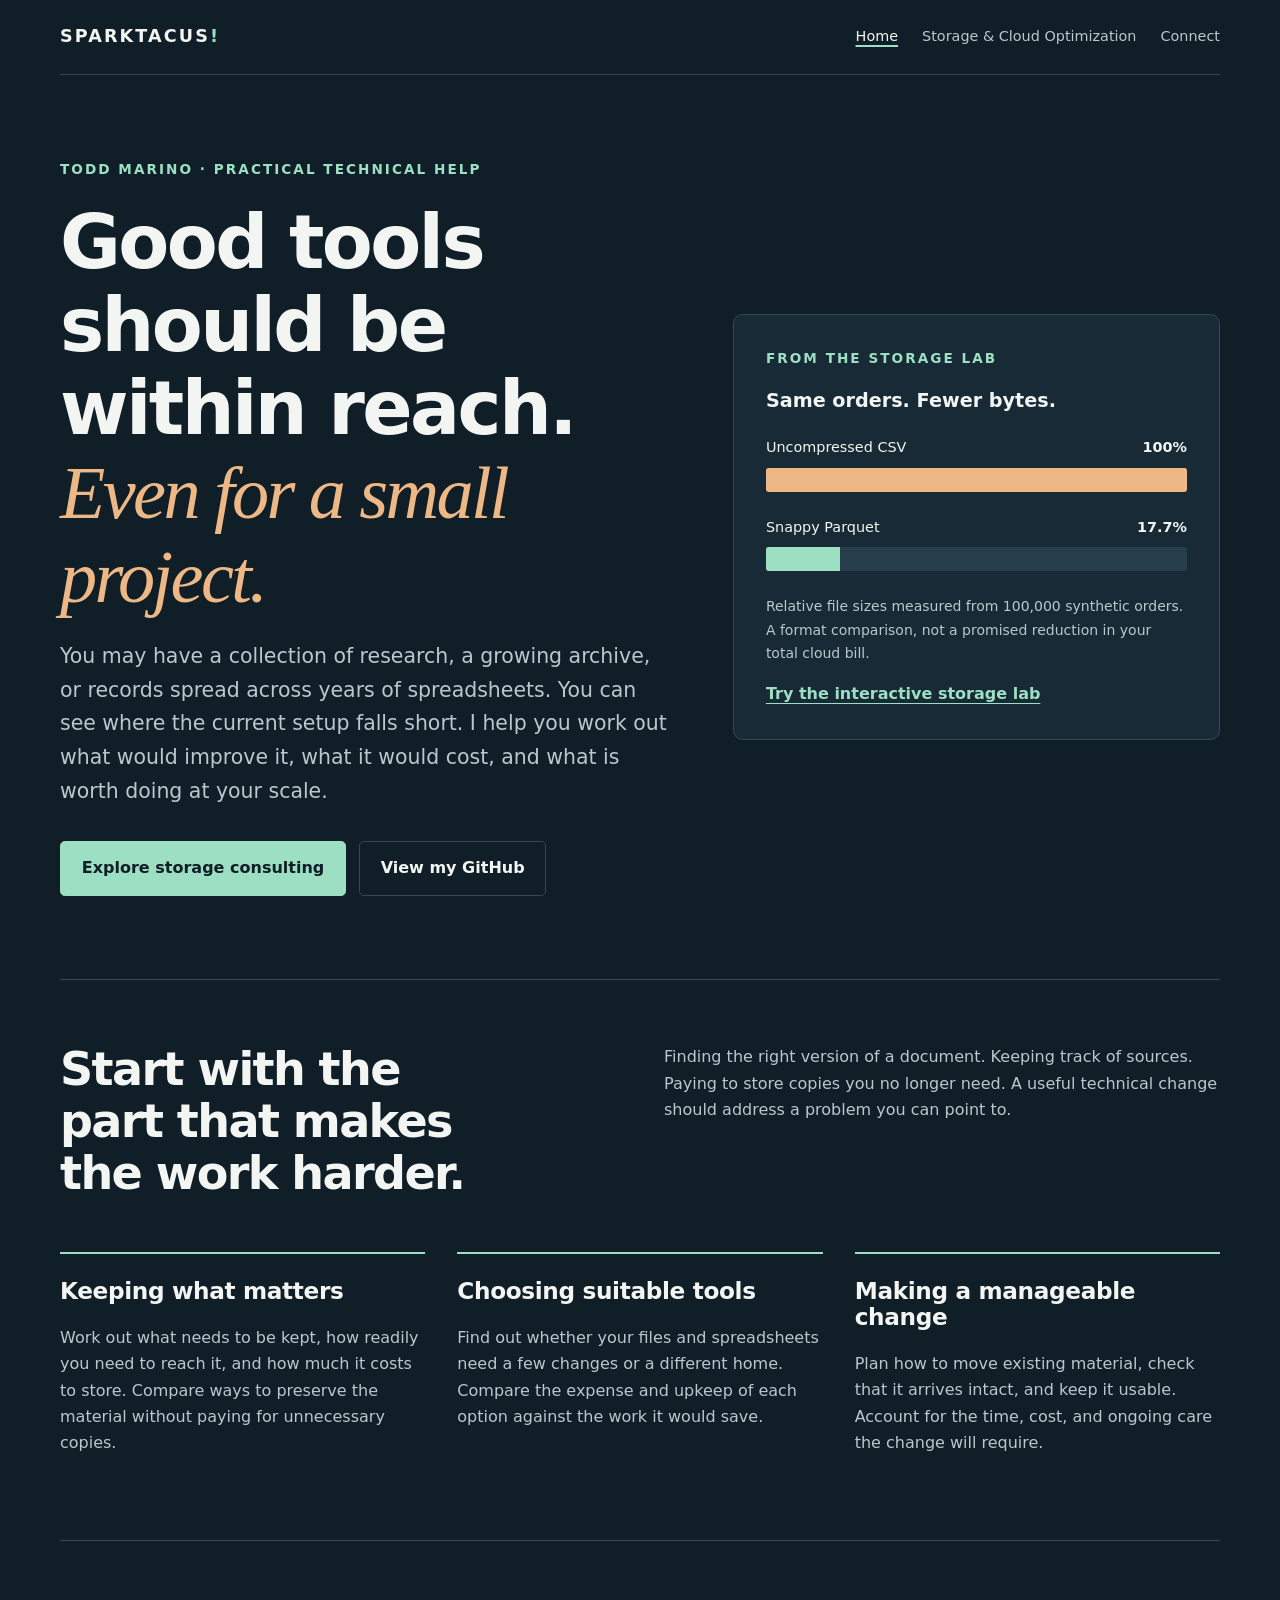
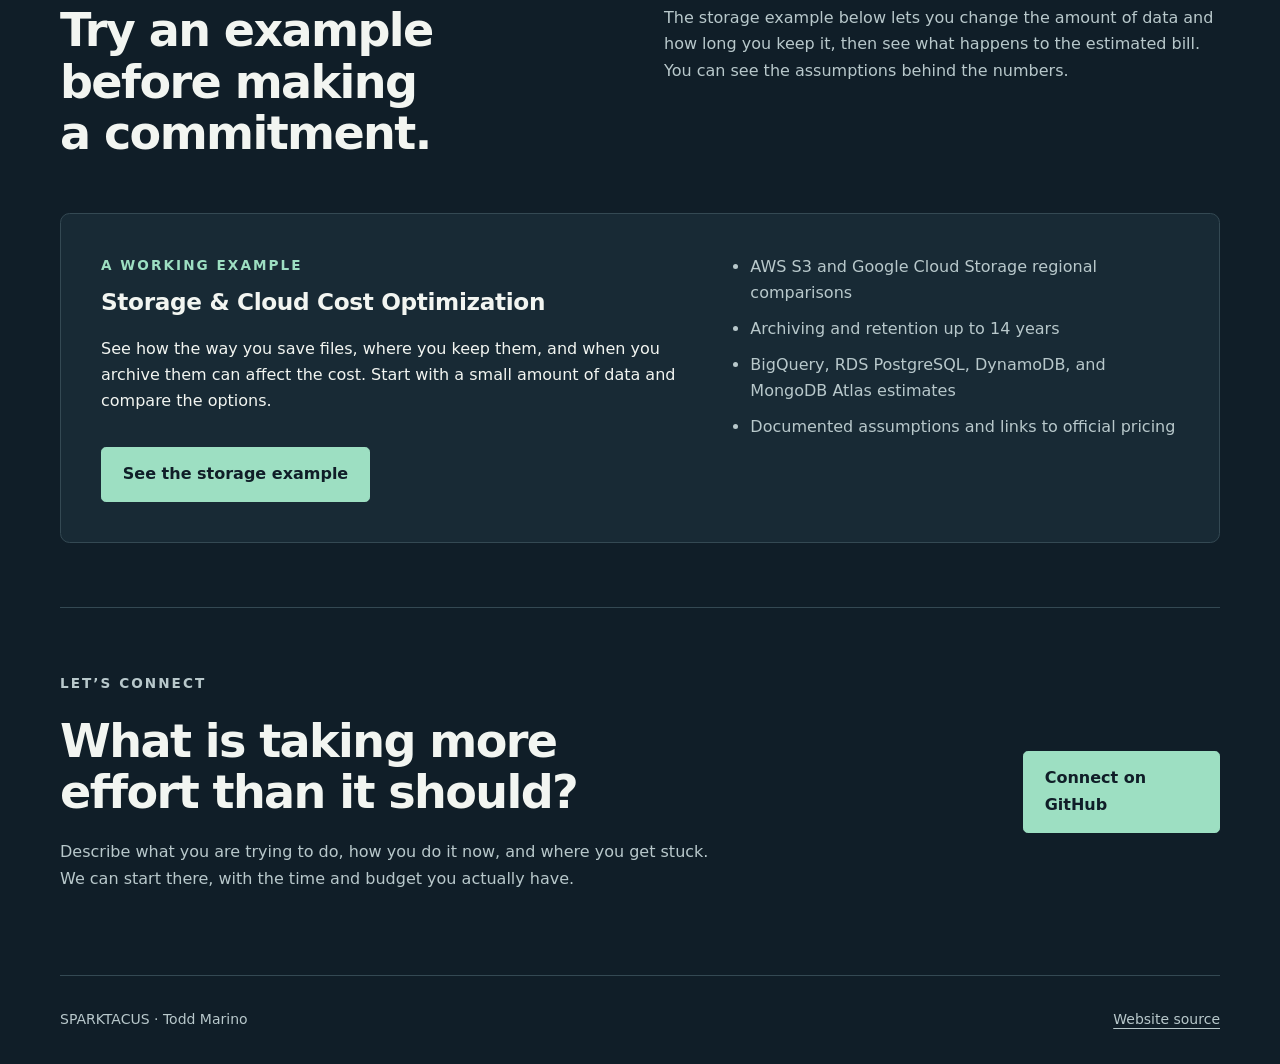
==== index.html @ a9e6491d "Ground homepage copy in the needs of small projects" ====
<!doctype html>
<html lang="en">
<head>
<meta charset="utf-8"><meta name="viewport" content="width=device-width, initial-scale=1">
<title>SPARKTACUS | Data & Cloud Consulting · Todd Marino</title>
<meta name="description" content="Practical technical help from Todd Marino for small projects, research collections, and growing archives. Explore tools, storage costs, and manageable improvements.">
<link rel="canonical" href="https://www.sparktacus.io/"><link rel="stylesheet" href="/assets/site.css">
<meta name="theme-color" content="#101e28">
</head>
<body>
<a class="skip" href="#main">Skip to content</a>
<div class="wrap">
<header class="header"><a class="brand" href="/">SPARKTACUS<span>!</span></a><nav aria-label="Main navigation"><a href="/" aria-current="page">Home</a><a href="/storage-consulting/">Storage & Cloud Optimization</a><a href="/#contact">Connect</a></nav></header>
<main id="main">
<section class="hero">
<div><p class="eyebrow">Todd Marino · Practical technical help</p><h1>Good tools should be within reach.<br><em>Even for a small project.</em></h1><p class="lead">You may have a collection of research, a growing archive, or records spread across years of spreadsheets. You can see where the current setup falls short. I help you work out what would improve it, what it would cost, and what is worth doing at your scale.</p><div class="actions"><a class="button" href="/storage-consulting/">Explore storage consulting</a><a class="button secondary" href="https://github.com/marinertt">View my GitHub</a></div></div>
<aside class="data-visual" aria-labelledby="sample-title"><p class="eyebrow">From the storage lab</p><h2 id="sample-title">Same orders. Fewer bytes.</h2><div class="bar-label"><span>Uncompressed CSV</span><strong>100%</strong></div><div class="bar-track"><div class="bar" style="width:100%"></div></div><div class="bar-label"><span>Snappy Parquet</span><strong>17.7%</strong></div><div class="bar-track"><div class="bar compact"></div></div><p class="caption">Relative file sizes measured from 100,000 synthetic orders. A format comparison, not a promised reduction in your total cloud bill.</p><p style="margin:1rem 0 0"><a class="text-link" href="/storage-consulting/calculator/">Try the interactive storage lab</a></p></aside>
</section>
<section class="section" aria-labelledby="services-title"><div class="section-heading"><h2 id="services-title">Start with the part that makes the work harder.</h2><p>Finding the right version of a document. Keeping track of sources. Paying to store copies you no longer need. A useful technical change should address a problem you can point to.</p></div><div class="services"><article class="service"><h3>Keeping what matters</h3><p>Work out what needs to be kept, how readily you need to reach it, and how much it costs to store. Compare ways to preserve the material without paying for unnecessary copies.</p></article><article class="service"><h3>Choosing suitable tools</h3><p>Find out whether your files and spreadsheets need a few changes or a different home. Compare the expense and upkeep of each option against the work it would save.</p></article><article class="service"><h3>Making a manageable change</h3><p>Plan how to move existing material, check that it arrives intact, and keep it usable. Account for the time, cost, and ongoing care the change will require.</p></article></div></section>
<section class="section" aria-labelledby="showcase-title"><div class="section-heading"><h2 id="showcase-title">Try an example before making a commitment.</h2><p>The storage example below lets you change the amount of data and how long you keep it, then see what happens to the estimated bill. You can see the assumptions behind the numbers.</p></div><article class="feature"><div><p class="eyebrow">A working example</p><h3>Storage & Cloud Cost Optimization</h3><p>See how the way you save files, where you keep them, and when you archive them can affect the cost. Start with a small amount of data and compare the options.</p><div class="actions"><a class="button" href="/storage-consulting/">See the storage example</a></div></div><ul><li>AWS S3 and Google Cloud Storage regional comparisons</li><li>Archiving and retention up to 14 years</li><li>BigQuery, RDS PostgreSQL, DynamoDB, and MongoDB Atlas estimates</li><li>Documented assumptions and links to official pricing</li></ul></article></section>
<section class="section contact" id="contact"><div><p class="eyebrow">Let’s connect</p><h2>What is taking more effort than it should?</h2><p>Describe what you are trying to do, how you do it now, and where you get stuck. We can start there, with the time and budget you actually have.</p></div><a class="button" href="https://github.com/marinertt">Connect on GitHub</a></section>
</main><footer class="footer"><span>SPARKTACUS · Todd Marino</span><a href="https://github.com/marinertt/marinertt.github.io">Website source</a></footer>
</div>
</body></html>
---- assets/site.css ----
:root{--bg:#101e28;--surface:#182a35;--ink:#f2f5f1;--muted:#b8c8cb;--accent:#9ddfc2;--warm:#edb886;--line:#344953;color-scheme:dark}
*{box-sizing:border-box}html{scroll-behavior:smooth;scroll-padding-top:2rem}body{margin:0;background:var(--bg);color:var(--ink);font:1rem/1.65 system-ui,-apple-system,BlinkMacSystemFont,"Segoe UI",sans-serif}a{color:inherit;text-underline-offset:.25em}a:hover{color:var(--accent)}a:focus-visible{outline:3px solid var(--warm);outline-offset:5px}.skip{position:absolute;inset-inline-start:1rem;top:-5rem;z-index:5;background:var(--ink);color:var(--bg);padding:.7rem}.skip:focus{top:1rem}.wrap{width:min(1160px,calc(100% - 3rem));margin-inline:auto}.header{display:flex;align-items:center;justify-content:space-between;gap:2rem;padding:1.4rem 0;border-bottom:1px solid var(--line)}.brand{text-decoration:none;font-weight:850;letter-spacing:.12em;font-size:1.1rem}.brand span{color:var(--accent)}nav{display:flex;flex-wrap:wrap;gap:.7rem 1.5rem;font-size:.9rem}nav a{text-decoration:none;color:var(--muted)}nav a[aria-current=page]{color:var(--ink);text-decoration:underline;text-decoration-color:var(--accent);text-decoration-thickness:2px}.eyebrow{font-size:.85rem;text-transform:uppercase;letter-spacing:.15em;color:var(--accent);font-weight:700;margin:0 0 1.3rem}h1,h2,h3{line-height:1.12;font-weight:550;letter-spacing:-.035em;margin:0 0 1.3rem}h1{font-size:clamp(2.6rem,5.8vw,4.7rem);text-wrap:balance}h2{font-size:clamp(2rem,3.6vw,3.2rem);text-wrap:balance}h3{font-size:1.45rem;letter-spacing:-.015em}p{margin:0 0 1.2rem}.lead{font-size:clamp(1.1rem,1.6vw,1.3rem);color:var(--muted);max-width:42rem}.hero{padding:5.2rem 0;display:grid;grid-template-columns:1.25fr 1fr;align-items:center;gap:4rem}.hero.single{grid-template-columns:1fr;max-width:900px;gap:0}.hero h1 em{font-family:Georgia,serif;color:var(--warm);font-weight:400}.actions{display:flex;flex-wrap:wrap;gap:.8rem;margin-top:2rem}.button{display:inline-flex;justify-content:center;align-items:center;padding:.85rem 1.3rem;border:1px solid var(--accent);border-radius:.3rem;color:var(--bg);background:var(--accent);text-decoration:none;font-weight:700}.button:hover{background:#c2f1dd;color:var(--bg)}.button.secondary{background:transparent;border-color:var(--line);color:var(--ink)}.button.secondary:hover{border-color:var(--accent);color:var(--accent)}.data-visual{padding:2rem;background:var(--surface);border:1px solid var(--line);border-radius:.6rem}.data-visual h2{font-size:1.2rem;letter-spacing:0}.bar-label{display:flex;justify-content:space-between;gap:1rem;margin-top:1.5rem;font-size:.9rem}.bar-track{height:1.5rem;background:#263e49;margin-top:.5rem;border-radius:.15rem;overflow:hidden}.bar{height:100%;background:var(--warm)}.bar.compact{width:17.7%;background:var(--accent)}.caption{margin-top:1.5rem;margin-bottom:0;color:var(--muted);font-size:.875rem}.section{padding:4rem 0;border-top:1px solid var(--line)}.section-heading{display:grid;grid-template-columns:1fr 1fr;gap:3rem;margin-bottom:2rem}.section-heading p{color:var(--muted)}.services{display:grid;grid-template-columns:repeat(3,minmax(0,1fr));gap:2rem}.service{padding-top:1.5rem;border-top:2px solid var(--accent)}.service p{color:var(--muted)}.feature{display:grid;grid-template-columns:1.3fr 1fr;gap:3rem;background:var(--surface);padding:2.5rem;border:1px solid var(--line);border-radius:.6rem}.feature ul{color:var(--muted);padding-inline-start:1.2rem;margin:0}.feature li+li{margin-top:.6rem}.feature .eyebrow{margin-bottom:.8rem}.process{display:grid;grid-template-columns:repeat(3,minmax(0,1fr));gap:2rem}.process article{border-inline-start:1px solid var(--line);padding-inline-start:1.5rem}.process p{color:var(--muted)}.contact{display:flex;align-items:center;justify-content:space-between;gap:2rem}.contact p{color:var(--muted);max-width:42rem}.footer{padding:2rem 0;border-top:1px solid var(--line);display:flex;justify-content:space-between;flex-wrap:wrap;gap:1rem;color:var(--muted);font-size:.875rem}.note{color:var(--muted);font-size:.9rem}.text-link{font-weight:700;color:var(--accent)}@media(max-width:850px){.header{align-items:flex-start;flex-direction:column;gap:1rem}.hero{grid-template-columns:1fr;gap:2.5rem;padding:3.5rem 0}.data-visual{max-width:40rem}.section-heading,.feature{grid-template-columns:1fr;gap:1.5rem}.services,.process{grid-template-columns:1fr;gap:1.5rem}.contact{align-items:flex-start;flex-direction:column}.section{padding:3rem 0}}@media(max-width:480px){.wrap{width:calc(100% - 2rem)}.feature,.data-visual{padding:1.5rem}.actions{flex-direction:column}.actions .button{width:100%}nav{gap:.6rem 1rem}}@media(prefers-reduced-motion:reduce){html{scroll-behavior:auto}}
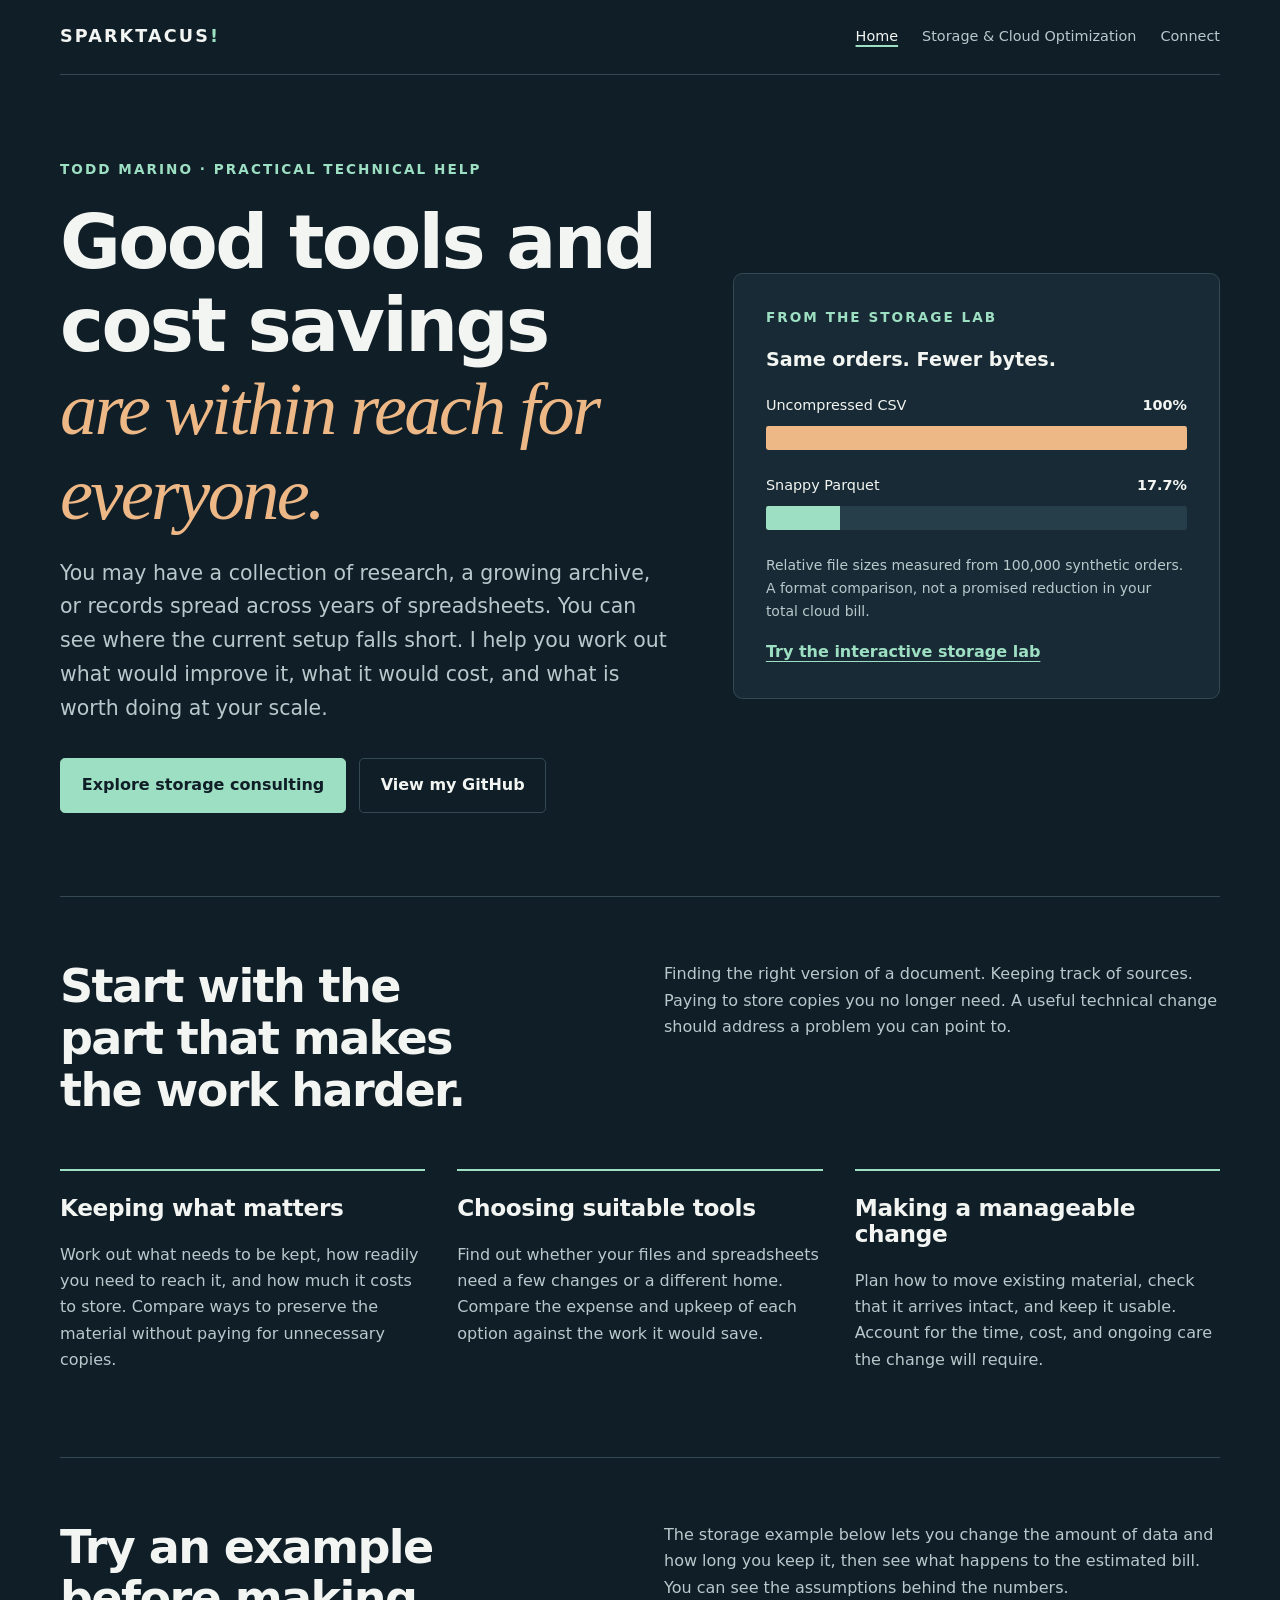
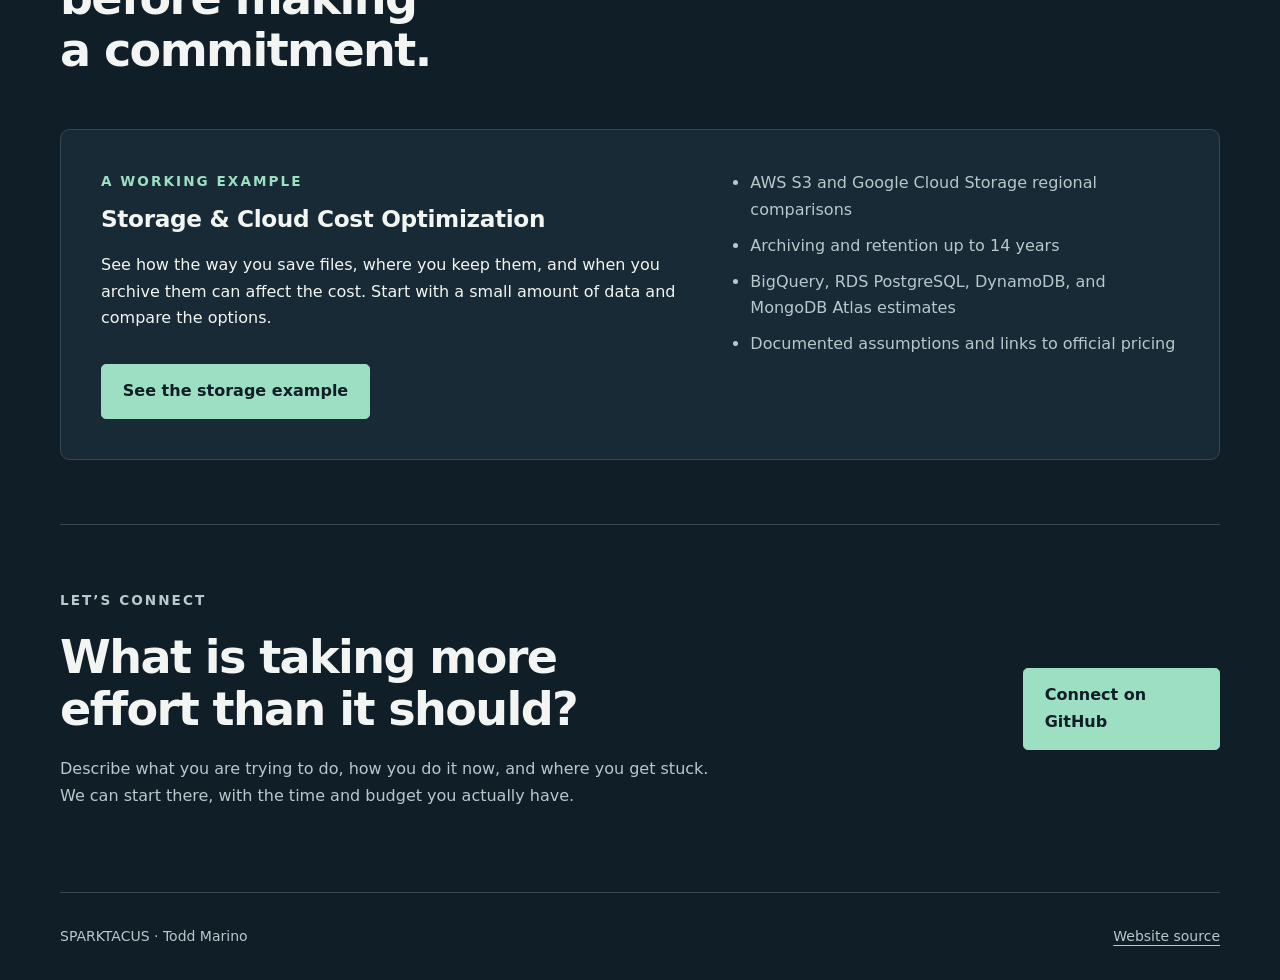
==== commit dcd8546f: "Use updated tools and cost savings headline" ====
--- a/index.html
+++ b/index.html
@@ -13,7 +13,7 @@
 <header class="header"><a class="brand" href="/">SPARKTACUS<span>!</span></a><nav aria-label="Main navigation"><a href="/" aria-current="page">Home</a><a href="/storage-consulting/">Storage & Cloud Optimization</a><a href="/#contact">Connect</a></nav></header>
 <main id="main">
 <section class="hero">
-<div><p class="eyebrow">Todd Marino · Practical technical help</p><h1>Good tools should be within reach.<br><em>Even for a small project.</em></h1><p class="lead">You may have a collection of research, a growing archive, or records spread across years of spreadsheets. You can see where the current setup falls short. I help you work out what would improve it, what it would cost, and what is worth doing at your scale.</p><div class="actions"><a class="button" href="/storage-consulting/">Explore storage consulting</a><a class="button secondary" href="https://github.com/marinertt">View my GitHub</a></div></div>
+<div><p class="eyebrow">Todd Marino · Practical technical help</p><h1>Good tools and cost savings<br><em>are within reach for everyone.</em></h1><p class="lead">You may have a collection of research, a growing archive, or records spread across years of spreadsheets. You can see where the current setup falls short. I help you work out what would improve it, what it would cost, and what is worth doing at your scale.</p><div class="actions"><a class="button" href="/storage-consulting/">Explore storage consulting</a><a class="button secondary" href="https://github.com/marinertt">View my GitHub</a></div></div>
 <aside class="data-visual" aria-labelledby="sample-title"><p class="eyebrow">From the storage lab</p><h2 id="sample-title">Same orders. Fewer bytes.</h2><div class="bar-label"><span>Uncompressed CSV</span><strong>100%</strong></div><div class="bar-track"><div class="bar" style="width:100%"></div></div><div class="bar-label"><span>Snappy Parquet</span><strong>17.7%</strong></div><div class="bar-track"><div class="bar compact"></div></div><p class="caption">Relative file sizes measured from 100,000 synthetic orders. A format comparison, not a promised reduction in your total cloud bill.</p><p style="margin:1rem 0 0"><a class="text-link" href="/storage-consulting/calculator/">Try the interactive storage lab</a></p></aside>
 </section>
 <section class="section" aria-labelledby="services-title"><div class="section-heading"><h2 id="services-title">Start with the part that makes the work harder.</h2><p>Finding the right version of a document. Keeping track of sources. Paying to store copies you no longer need. A useful technical change should address a problem you can point to.</p></div><div class="services"><article class="service"><h3>Keeping what matters</h3><p>Work out what needs to be kept, how readily you need to reach it, and how much it costs to store. Compare ways to preserve the material without paying for unnecessary copies.</p></article><article class="service"><h3>Choosing suitable tools</h3><p>Find out whether your files and spreadsheets need a few changes or a different home. Compare the expense and upkeep of each option against the work it would save.</p></article><article class="service"><h3>Making a manageable change</h3><p>Plan how to move existing material, check that it arrives intact, and keep it usable. Account for the time, cost, and ongoing care the change will require.</p></article></div></section>
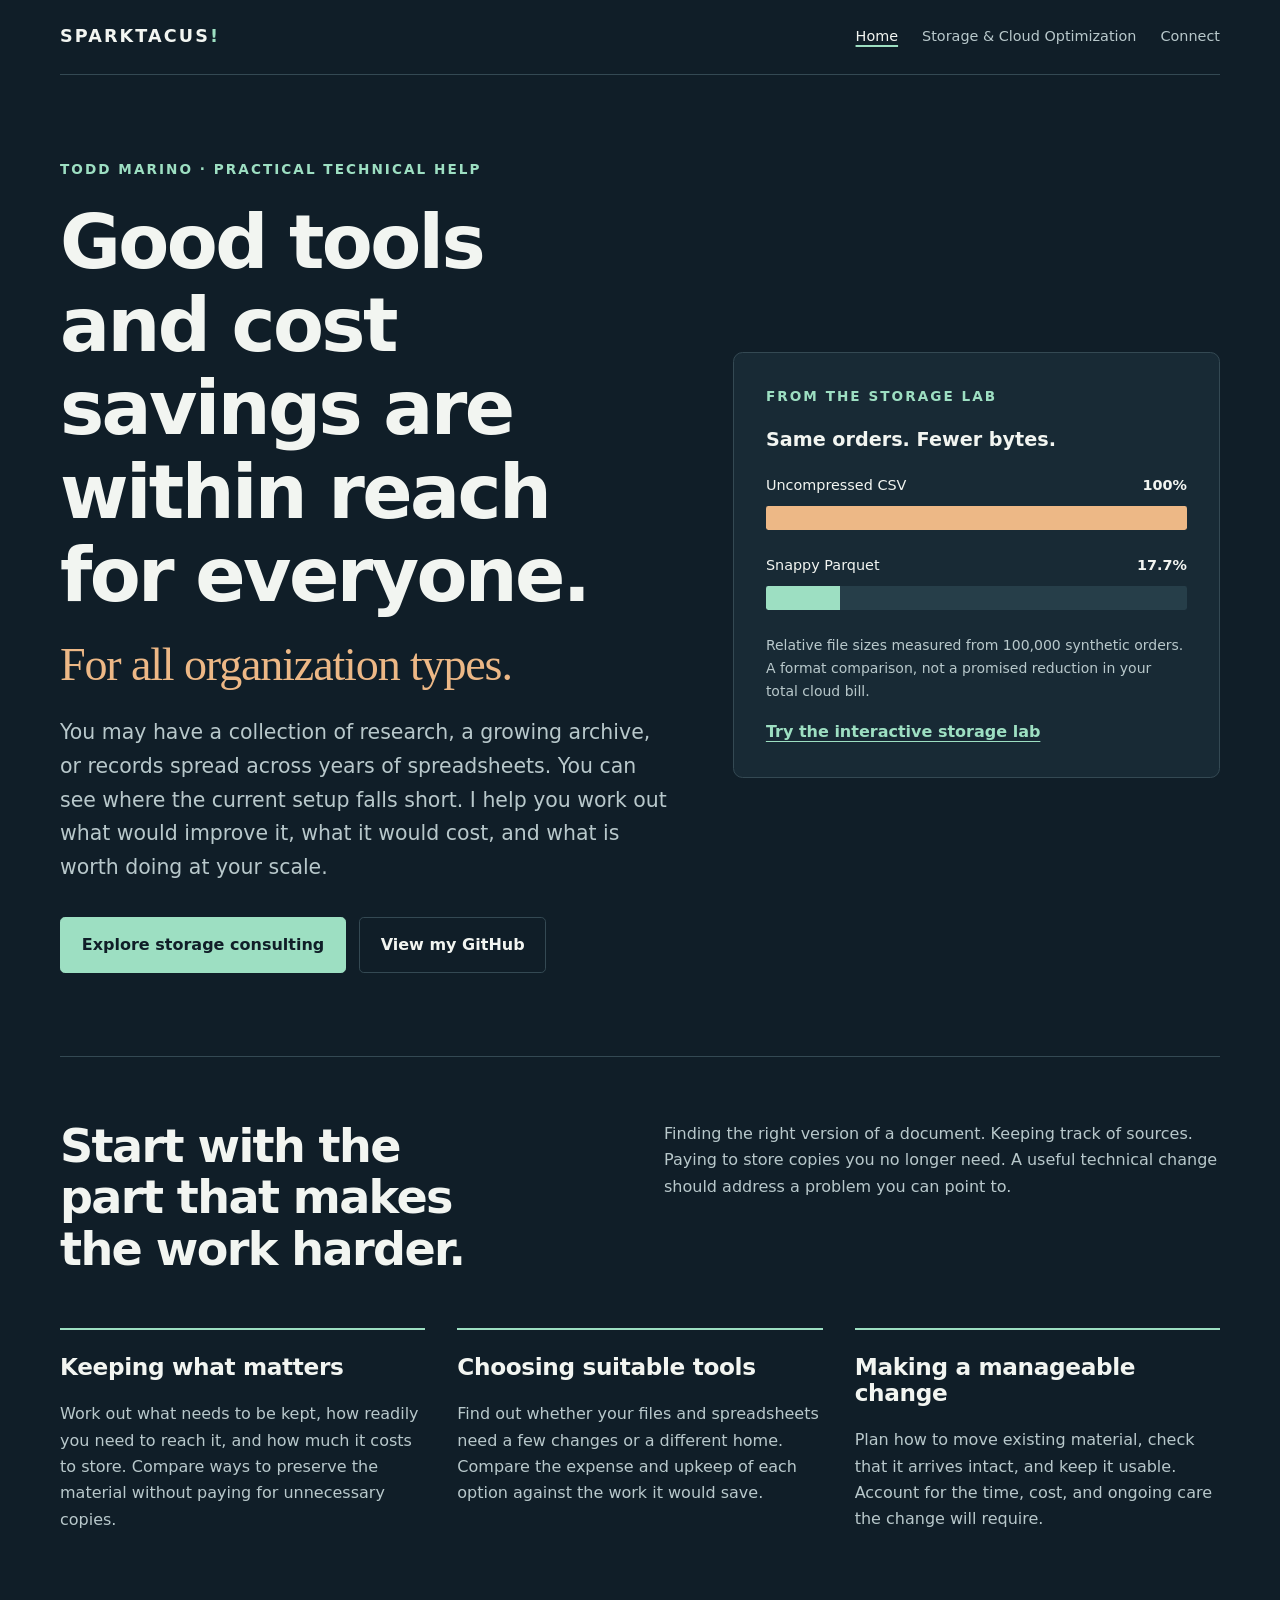
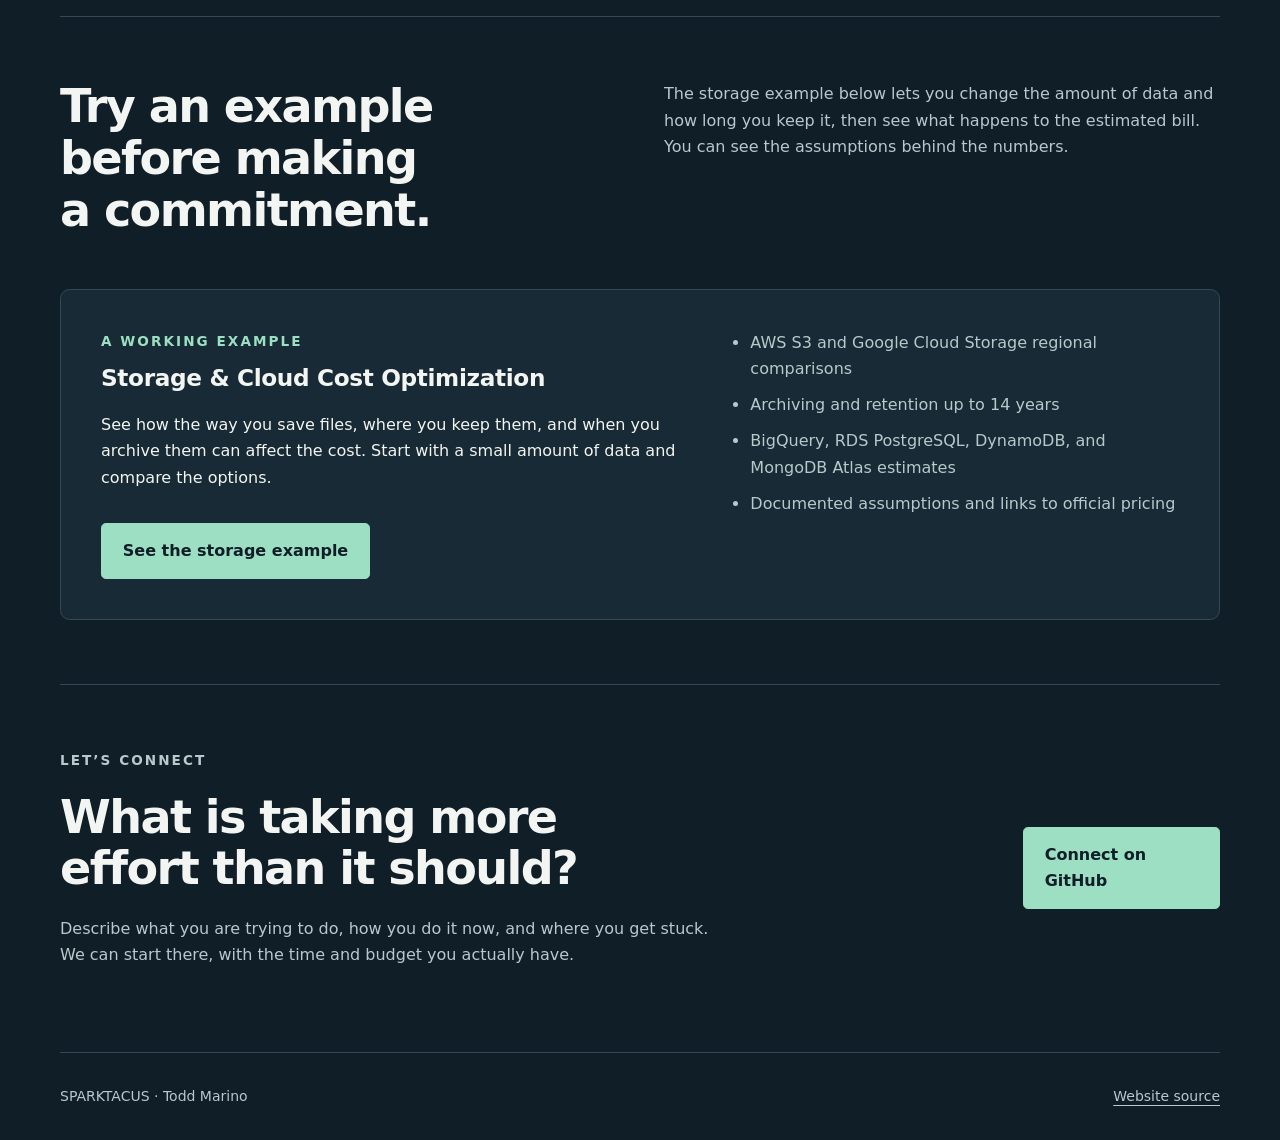
==== commit e0c3c44a: "Add smaller organization types subtitle beneath homepage headline" ====
--- a/index.html
+++ b/index.html
@@ -13,7 +13,7 @@
 <header class="header"><a class="brand" href="/">SPARKTACUS<span>!</span></a><nav aria-label="Main navigation"><a href="/" aria-current="page">Home</a><a href="/storage-consulting/">Storage & Cloud Optimization</a><a href="/#contact">Connect</a></nav></header>
 <main id="main">
 <section class="hero">
-<div><p class="eyebrow">Todd Marino · Practical technical help</p><h1>Good tools and cost savings<br><em>are within reach for everyone.</em></h1><p class="lead">You may have a collection of research, a growing archive, or records spread across years of spreadsheets. You can see where the current setup falls short. I help you work out what would improve it, what it would cost, and what is worth doing at your scale.</p><div class="actions"><a class="button" href="/storage-consulting/">Explore storage consulting</a><a class="button secondary" href="https://github.com/marinertt">View my GitHub</a></div></div>
+<div><p class="eyebrow">Todd Marino · Practical technical help</p><h1>Good tools and cost savings are within reach for everyone.</h1><p class="hero-subtitle">For all organization types.</p><p class="lead">You may have a collection of research, a growing archive, or records spread across years of spreadsheets. You can see where the current setup falls short. I help you work out what would improve it, what it would cost, and what is worth doing at your scale.</p><div class="actions"><a class="button" href="/storage-consulting/">Explore storage consulting</a><a class="button secondary" href="https://github.com/marinertt">View my GitHub</a></div></div>
 <aside class="data-visual" aria-labelledby="sample-title"><p class="eyebrow">From the storage lab</p><h2 id="sample-title">Same orders. Fewer bytes.</h2><div class="bar-label"><span>Uncompressed CSV</span><strong>100%</strong></div><div class="bar-track"><div class="bar" style="width:100%"></div></div><div class="bar-label"><span>Snappy Parquet</span><strong>17.7%</strong></div><div class="bar-track"><div class="bar compact"></div></div><p class="caption">Relative file sizes measured from 100,000 synthetic orders. A format comparison, not a promised reduction in your total cloud bill.</p><p style="margin:1rem 0 0"><a class="text-link" href="/storage-consulting/calculator/">Try the interactive storage lab</a></p></aside>
 </section>
 <section class="section" aria-labelledby="services-title"><div class="section-heading"><h2 id="services-title">Start with the part that makes the work harder.</h2><p>Finding the right version of a document. Keeping track of sources. Paying to store copies you no longer need. A useful technical change should address a problem you can point to.</p></div><div class="services"><article class="service"><h3>Keeping what matters</h3><p>Work out what needs to be kept, how readily you need to reach it, and how much it costs to store. Compare ways to preserve the material without paying for unnecessary copies.</p></article><article class="service"><h3>Choosing suitable tools</h3><p>Find out whether your files and spreadsheets need a few changes or a different home. Compare the expense and upkeep of each option against the work it would save.</p></article><article class="service"><h3>Making a manageable change</h3><p>Plan how to move existing material, check that it arrives intact, and keep it usable. Account for the time, cost, and ongoing care the change will require.</p></article></div></section>
--- a/assets/site.css
+++ b/assets/site.css
@@ -1,2 +1,4 @@
 :root{--bg:#101e28;--surface:#182a35;--ink:#f2f5f1;--muted:#b8c8cb;--accent:#9ddfc2;--warm:#edb886;--line:#344953;color-scheme:dark}
 *{box-sizing:border-box}html{scroll-behavior:smooth;scroll-padding-top:2rem}body{margin:0;background:var(--bg);color:var(--ink);font:1rem/1.65 system-ui,-apple-system,BlinkMacSystemFont,"Segoe UI",sans-serif}a{color:inherit;text-underline-offset:.25em}a:hover{color:var(--accent)}a:focus-visible{outline:3px solid var(--warm);outline-offset:5px}.skip{position:absolute;inset-inline-start:1rem;top:-5rem;z-index:5;background:var(--ink);color:var(--bg);padding:.7rem}.skip:focus{top:1rem}.wrap{width:min(1160px,calc(100% - 3rem));margin-inline:auto}.header{display:flex;align-items:center;justify-content:space-between;gap:2rem;padding:1.4rem 0;border-bottom:1px solid var(--line)}.brand{text-decoration:none;font-weight:850;letter-spacing:.12em;font-size:1.1rem}.brand span{color:var(--accent)}nav{display:flex;flex-wrap:wrap;gap:.7rem 1.5rem;font-size:.9rem}nav a{text-decoration:none;color:var(--muted)}nav a[aria-current=page]{color:var(--ink);text-decoration:underline;text-decoration-color:var(--accent);text-decoration-thickness:2px}.eyebrow{font-size:.85rem;text-transform:uppercase;letter-spacing:.15em;color:var(--accent);font-weight:700;margin:0 0 1.3rem}h1,h2,h3{line-height:1.12;font-weight:550;letter-spacing:-.035em;margin:0 0 1.3rem}h1{font-size:clamp(2.6rem,5.8vw,4.7rem);text-wrap:balance}h2{font-size:clamp(2rem,3.6vw,3.2rem);text-wrap:balance}h3{font-size:1.45rem;letter-spacing:-.015em}p{margin:0 0 1.2rem}.lead{font-size:clamp(1.1rem,1.6vw,1.3rem);color:var(--muted);max-width:42rem}.hero{padding:5.2rem 0;display:grid;grid-template-columns:1.25fr 1fr;align-items:center;gap:4rem}.hero.single{grid-template-columns:1fr;max-width:900px;gap:0}.hero h1 em{font-family:Georgia,serif;color:var(--warm);font-weight:400}.actions{display:flex;flex-wrap:wrap;gap:.8rem;margin-top:2rem}.button{display:inline-flex;justify-content:center;align-items:center;padding:.85rem 1.3rem;border:1px solid var(--accent);border-radius:.3rem;color:var(--bg);background:var(--accent);text-decoration:none;font-weight:700}.button:hover{background:#c2f1dd;color:var(--bg)}.button.secondary{background:transparent;border-color:var(--line);color:var(--ink)}.button.secondary:hover{border-color:var(--accent);color:var(--accent)}.data-visual{padding:2rem;background:var(--surface);border:1px solid var(--line);border-radius:.6rem}.data-visual h2{font-size:1.2rem;letter-spacing:0}.bar-label{display:flex;justify-content:space-between;gap:1rem;margin-top:1.5rem;font-size:.9rem}.bar-track{height:1.5rem;background:#263e49;margin-top:.5rem;border-radius:.15rem;overflow:hidden}.bar{height:100%;background:var(--warm)}.bar.compact{width:17.7%;background:var(--accent)}.caption{margin-top:1.5rem;margin-bottom:0;color:var(--muted);font-size:.875rem}.section{padding:4rem 0;border-top:1px solid var(--line)}.section-heading{display:grid;grid-template-columns:1fr 1fr;gap:3rem;margin-bottom:2rem}.section-heading p{color:var(--muted)}.services{display:grid;grid-template-columns:repeat(3,minmax(0,1fr));gap:2rem}.service{padding-top:1.5rem;border-top:2px solid var(--accent)}.service p{color:var(--muted)}.feature{display:grid;grid-template-columns:1.3fr 1fr;gap:3rem;background:var(--surface);padding:2.5rem;border:1px solid var(--line);border-radius:.6rem}.feature ul{color:var(--muted);padding-inline-start:1.2rem;margin:0}.feature li+li{margin-top:.6rem}.feature .eyebrow{margin-bottom:.8rem}.process{display:grid;grid-template-columns:repeat(3,minmax(0,1fr));gap:2rem}.process article{border-inline-start:1px solid var(--line);padding-inline-start:1.5rem}.process p{color:var(--muted)}.contact{display:flex;align-items:center;justify-content:space-between;gap:2rem}.contact p{color:var(--muted);max-width:42rem}.footer{padding:2rem 0;border-top:1px solid var(--line);display:flex;justify-content:space-between;flex-wrap:wrap;gap:1rem;color:var(--muted);font-size:.875rem}.note{color:var(--muted);font-size:.9rem}.text-link{font-weight:700;color:var(--accent)}@media(max-width:850px){.header{align-items:flex-start;flex-direction:column;gap:1rem}.hero{grid-template-columns:1fr;gap:2.5rem;padding:3.5rem 0}.data-visual{max-width:40rem}.section-heading,.feature{grid-template-columns:1fr;gap:1.5rem}.services,.process{grid-template-columns:1fr;gap:1.5rem}.contact{align-items:flex-start;flex-direction:column}.section{padding:3rem 0}}@media(max-width:480px){.wrap{width:calc(100% - 2rem)}.feature,.data-visual{padding:1.5rem}.actions{flex-direction:column}.actions .button{width:100%}nav{gap:.6rem 1rem}}@media(prefers-reduced-motion:reduce){html{scroll-behavior:auto}}
+
+.hero-subtitle{font:400 clamp(1.8rem,3.6vw,3.2rem)/1.18 Georgia,serif;letter-spacing:-.025em;color:var(--warm);margin:0 0 1.5rem;text-wrap:balance}
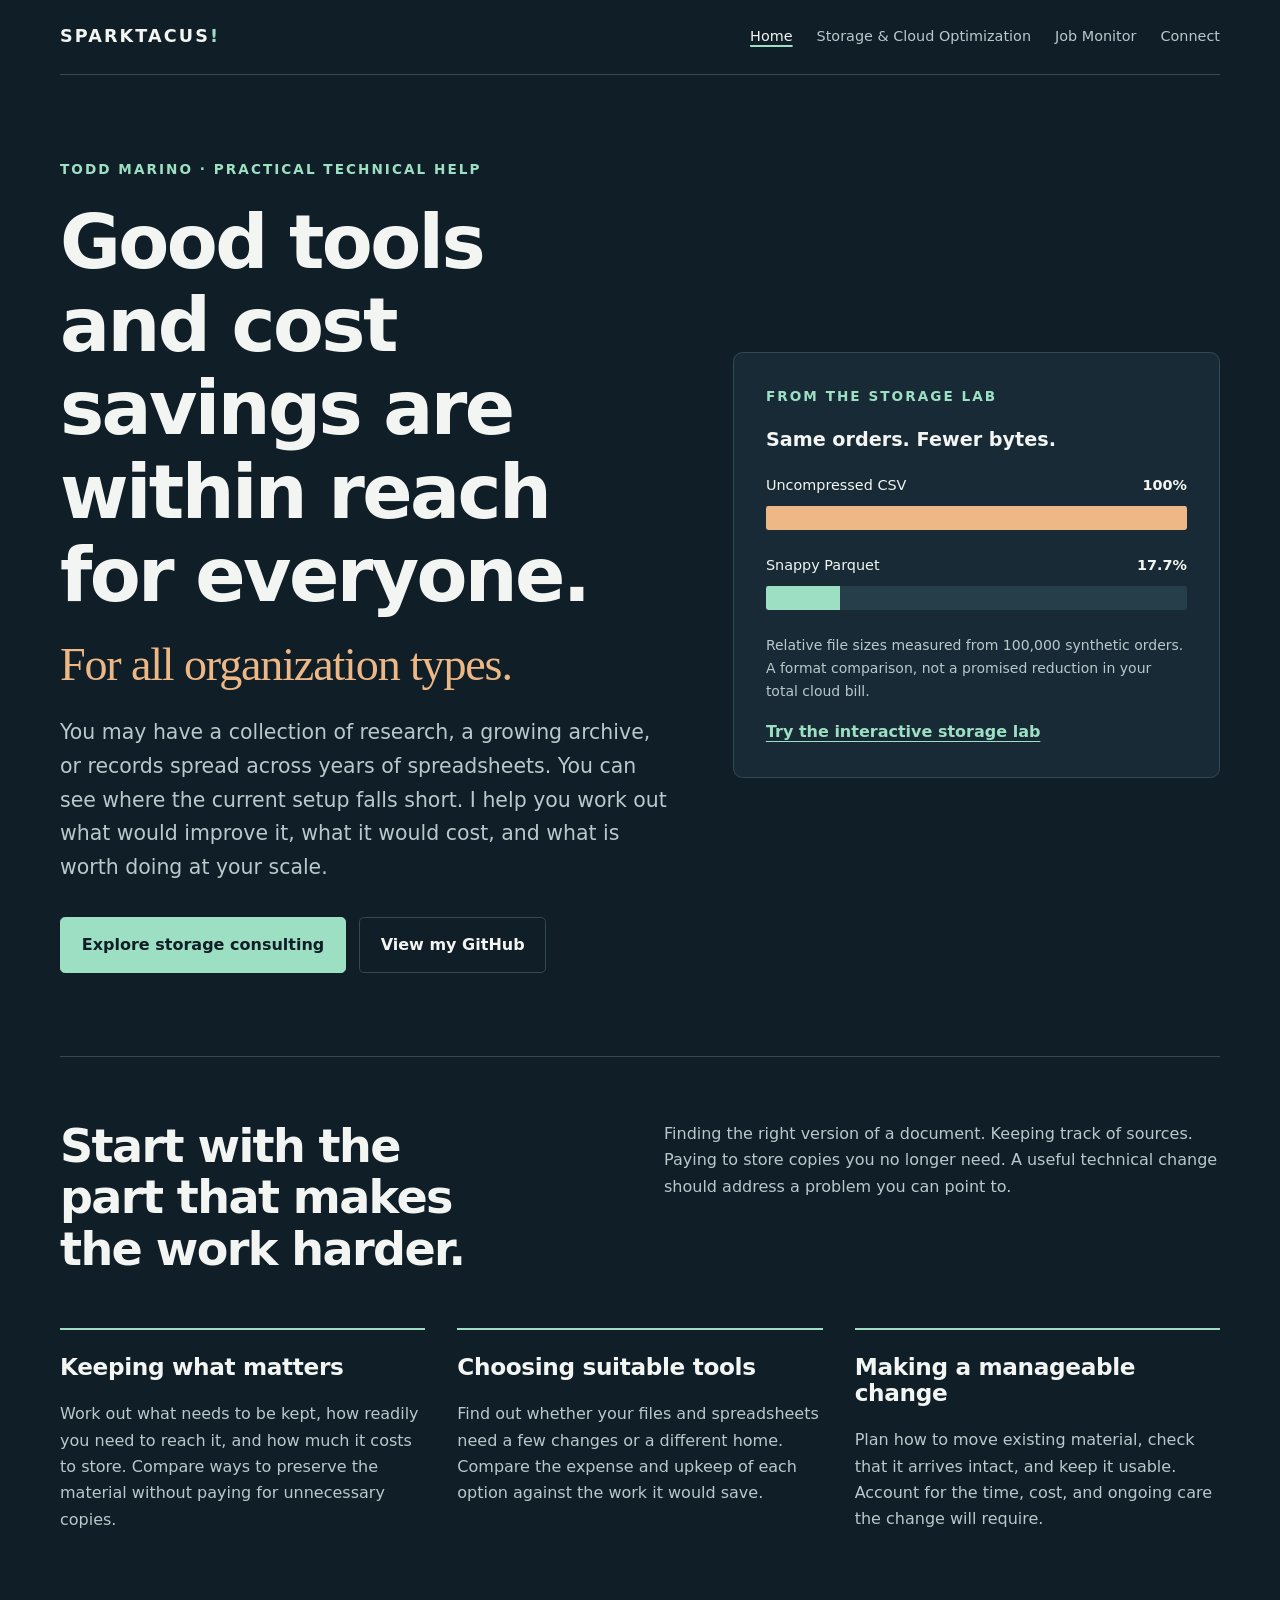
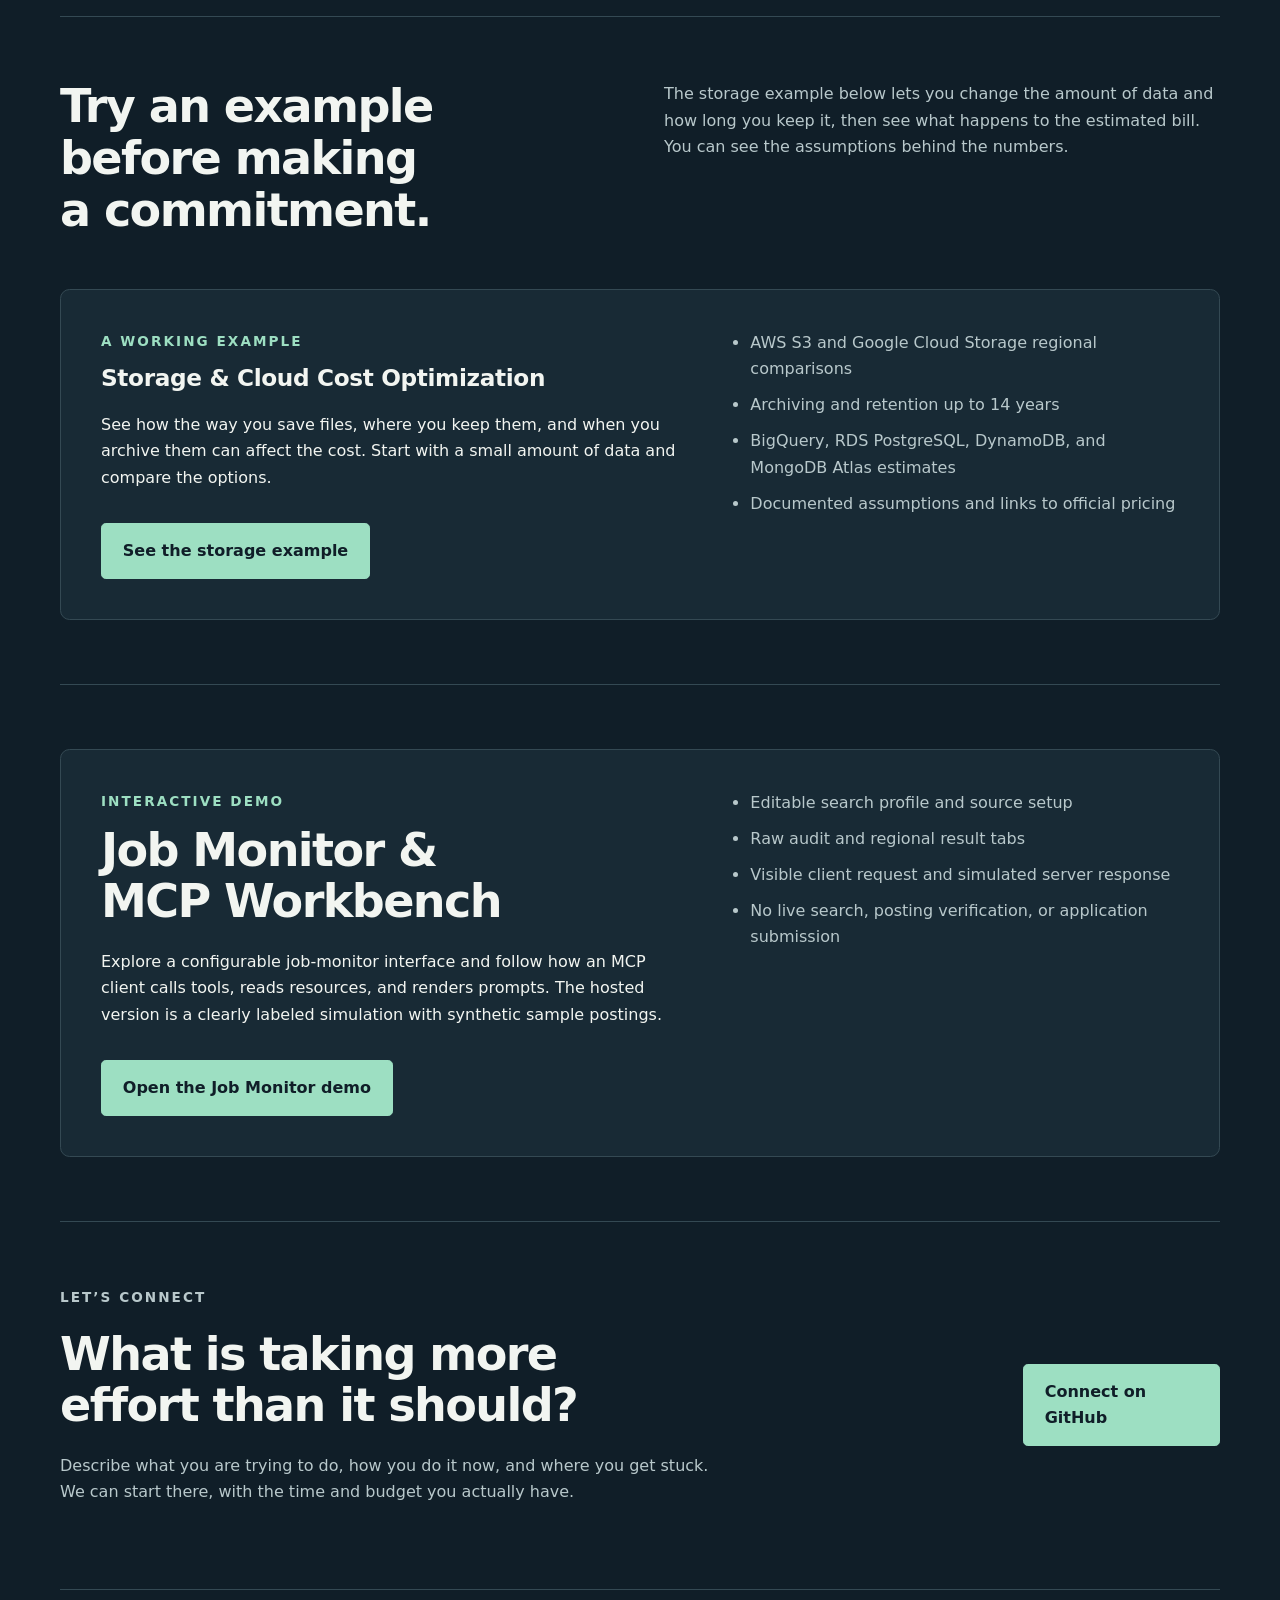
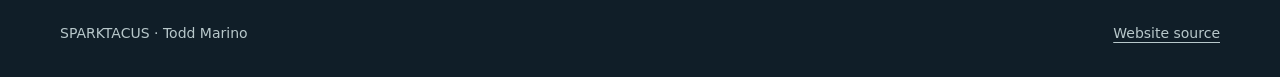
==== commit 182851d4: "Integrate job monitor demo into SPARKTACUS site Co-authored-by: Copilot <223556219+Copilot@users.nor" ====
--- a/index.html
+++ b/index.html
@@ -10,7 +10,7 @@
 <body>
 <a class="skip" href="#main">Skip to content</a>
 <div class="wrap">
-<header class="header"><a class="brand" href="/">SPARKTACUS<span>!</span></a><nav aria-label="Main navigation"><a href="/" aria-current="page">Home</a><a href="/storage-consulting/">Storage & Cloud Optimization</a><a href="/#contact">Connect</a></nav></header>
+<header class="header"><a class="brand" href="/">SPARKTACUS<span>!</span></a><nav aria-label="Main navigation"><a href="/" aria-current="page">Home</a><a href="/storage-consulting/">Storage & Cloud Optimization</a><a href="/job-monitor/">Job Monitor</a><a href="/#contact">Connect</a></nav></header>
 <main id="main">
 <section class="hero">
 <div><p class="eyebrow">Todd Marino · Practical technical help</p><h1>Good tools and cost savings are within reach for everyone.</h1><p class="hero-subtitle">For all organization types.</p><p class="lead">You may have a collection of research, a growing archive, or records spread across years of spreadsheets. You can see where the current setup falls short. I help you work out what would improve it, what it would cost, and what is worth doing at your scale.</p><div class="actions"><a class="button" href="/storage-consulting/">Explore storage consulting</a><a class="button secondary" href="https://github.com/marinertt">View my GitHub</a></div></div>
@@ -18,6 +18,7 @@
 </section>
 <section class="section" aria-labelledby="services-title"><div class="section-heading"><h2 id="services-title">Start with the part that makes the work harder.</h2><p>Finding the right version of a document. Keeping track of sources. Paying to store copies you no longer need. A useful technical change should address a problem you can point to.</p></div><div class="services"><article class="service"><h3>Keeping what matters</h3><p>Work out what needs to be kept, how readily you need to reach it, and how much it costs to store. Compare ways to preserve the material without paying for unnecessary copies.</p></article><article class="service"><h3>Choosing suitable tools</h3><p>Find out whether your files and spreadsheets need a few changes or a different home. Compare the expense and upkeep of each option against the work it would save.</p></article><article class="service"><h3>Making a manageable change</h3><p>Plan how to move existing material, check that it arrives intact, and keep it usable. Account for the time, cost, and ongoing care the change will require.</p></article></div></section>
 <section class="section" aria-labelledby="showcase-title"><div class="section-heading"><h2 id="showcase-title">Try an example before making a commitment.</h2><p>The storage example below lets you change the amount of data and how long you keep it, then see what happens to the estimated bill. You can see the assumptions behind the numbers.</p></div><article class="feature"><div><p class="eyebrow">A working example</p><h3>Storage & Cloud Cost Optimization</h3><p>See how the way you save files, where you keep them, and when you archive them can affect the cost. Start with a small amount of data and compare the options.</p><div class="actions"><a class="button" href="/storage-consulting/">See the storage example</a></div></div><ul><li>AWS S3 and Google Cloud Storage regional comparisons</li><li>Archiving and retention up to 14 years</li><li>BigQuery, RDS PostgreSQL, DynamoDB, and MongoDB Atlas estimates</li><li>Documented assumptions and links to official pricing</li></ul></article></section>
+<section class="section" aria-labelledby="job-monitor-title"><article class="feature"><div><p class="eyebrow">Interactive demo</p><h2 id="job-monitor-title">Job Monitor &amp; MCP Workbench</h2><p>Explore a configurable job-monitor interface and follow how an MCP client calls tools, reads resources, and renders prompts. The hosted version is a clearly labeled simulation with synthetic sample postings.</p><div class="actions"><a class="button" href="/job-monitor/">Open the Job Monitor demo</a></div></div><ul><li>Editable search profile and source setup</li><li>Raw audit and regional result tabs</li><li>Visible client request and simulated server response</li><li>No live search, posting verification, or application submission</li></ul></article></section>
 <section class="section contact" id="contact"><div><p class="eyebrow">Let’s connect</p><h2>What is taking more effort than it should?</h2><p>Describe what you are trying to do, how you do it now, and where you get stuck. We can start there, with the time and budget you actually have.</p></div><a class="button" href="https://github.com/marinertt">Connect on GitHub</a></section>
 </main><footer class="footer"><span>SPARKTACUS · Todd Marino</span><a href="https://github.com/marinertt/marinertt.github.io">Website source</a></footer>
 </div>
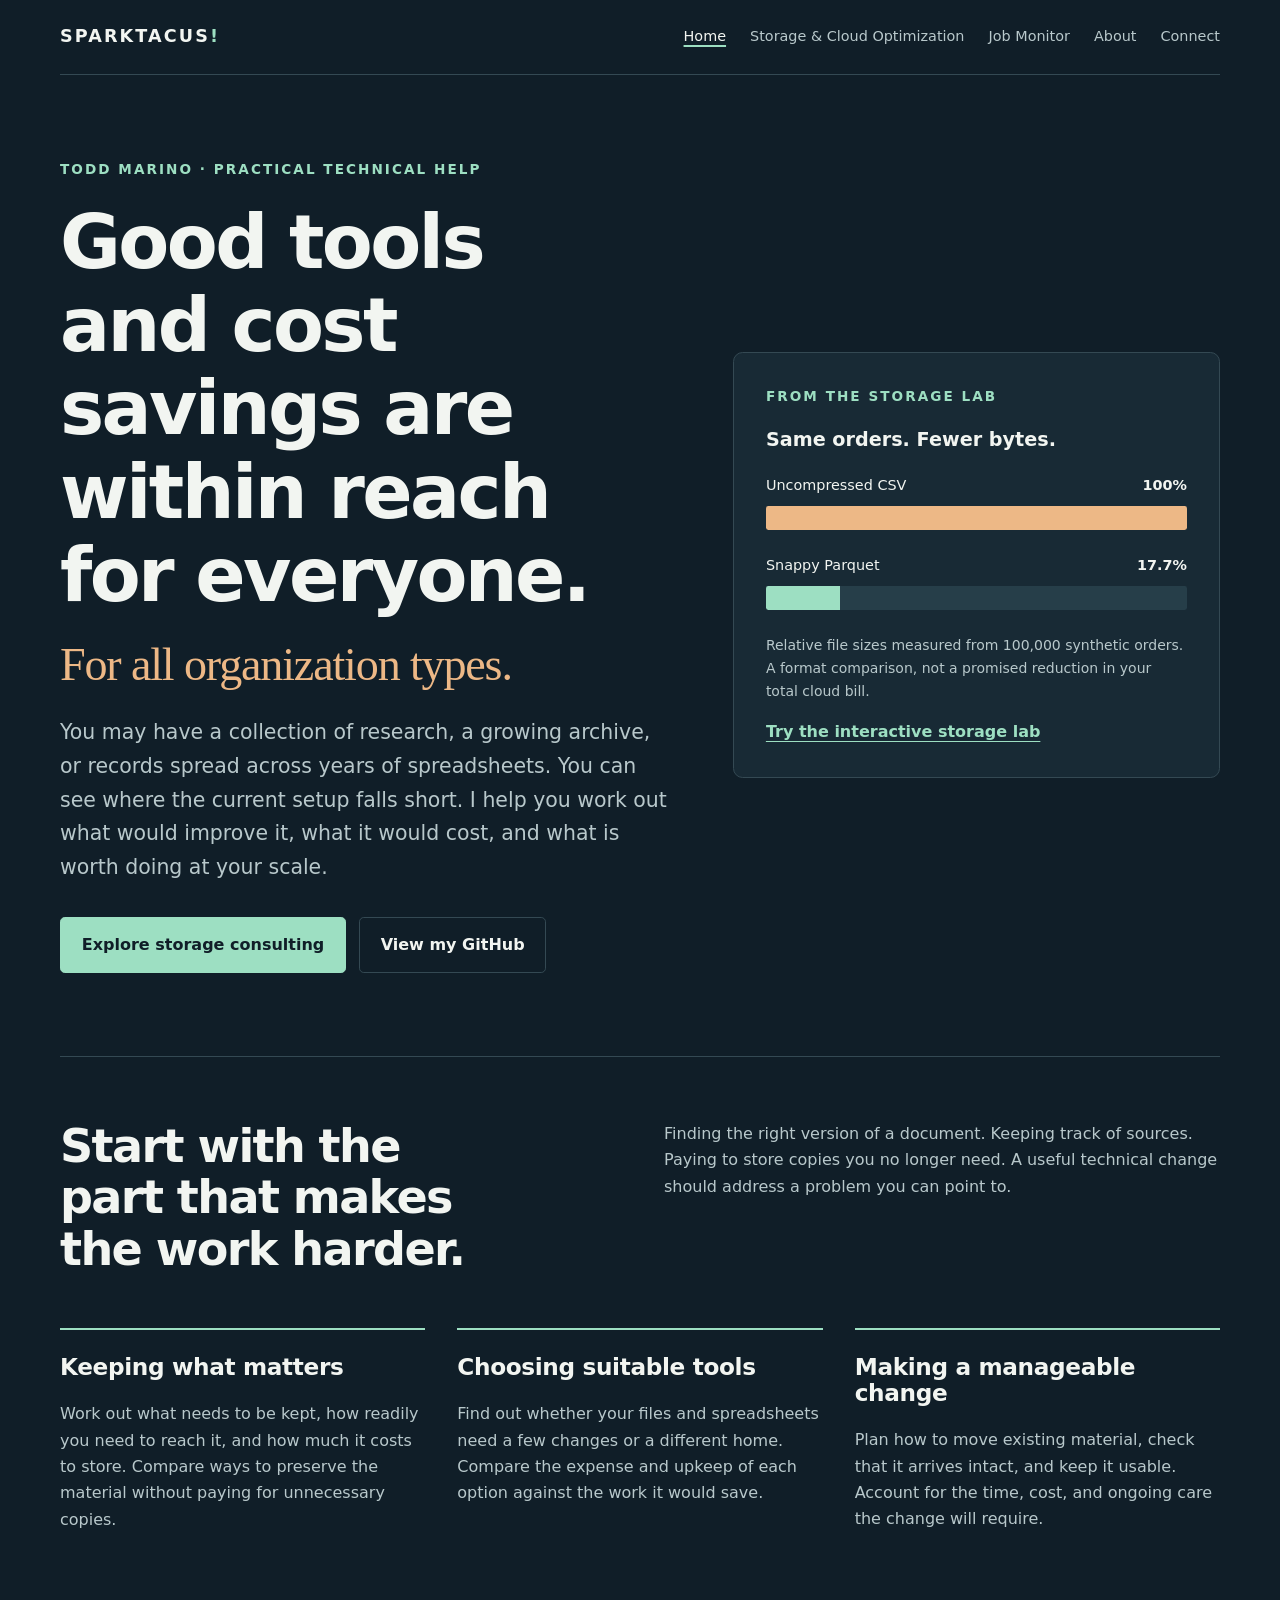
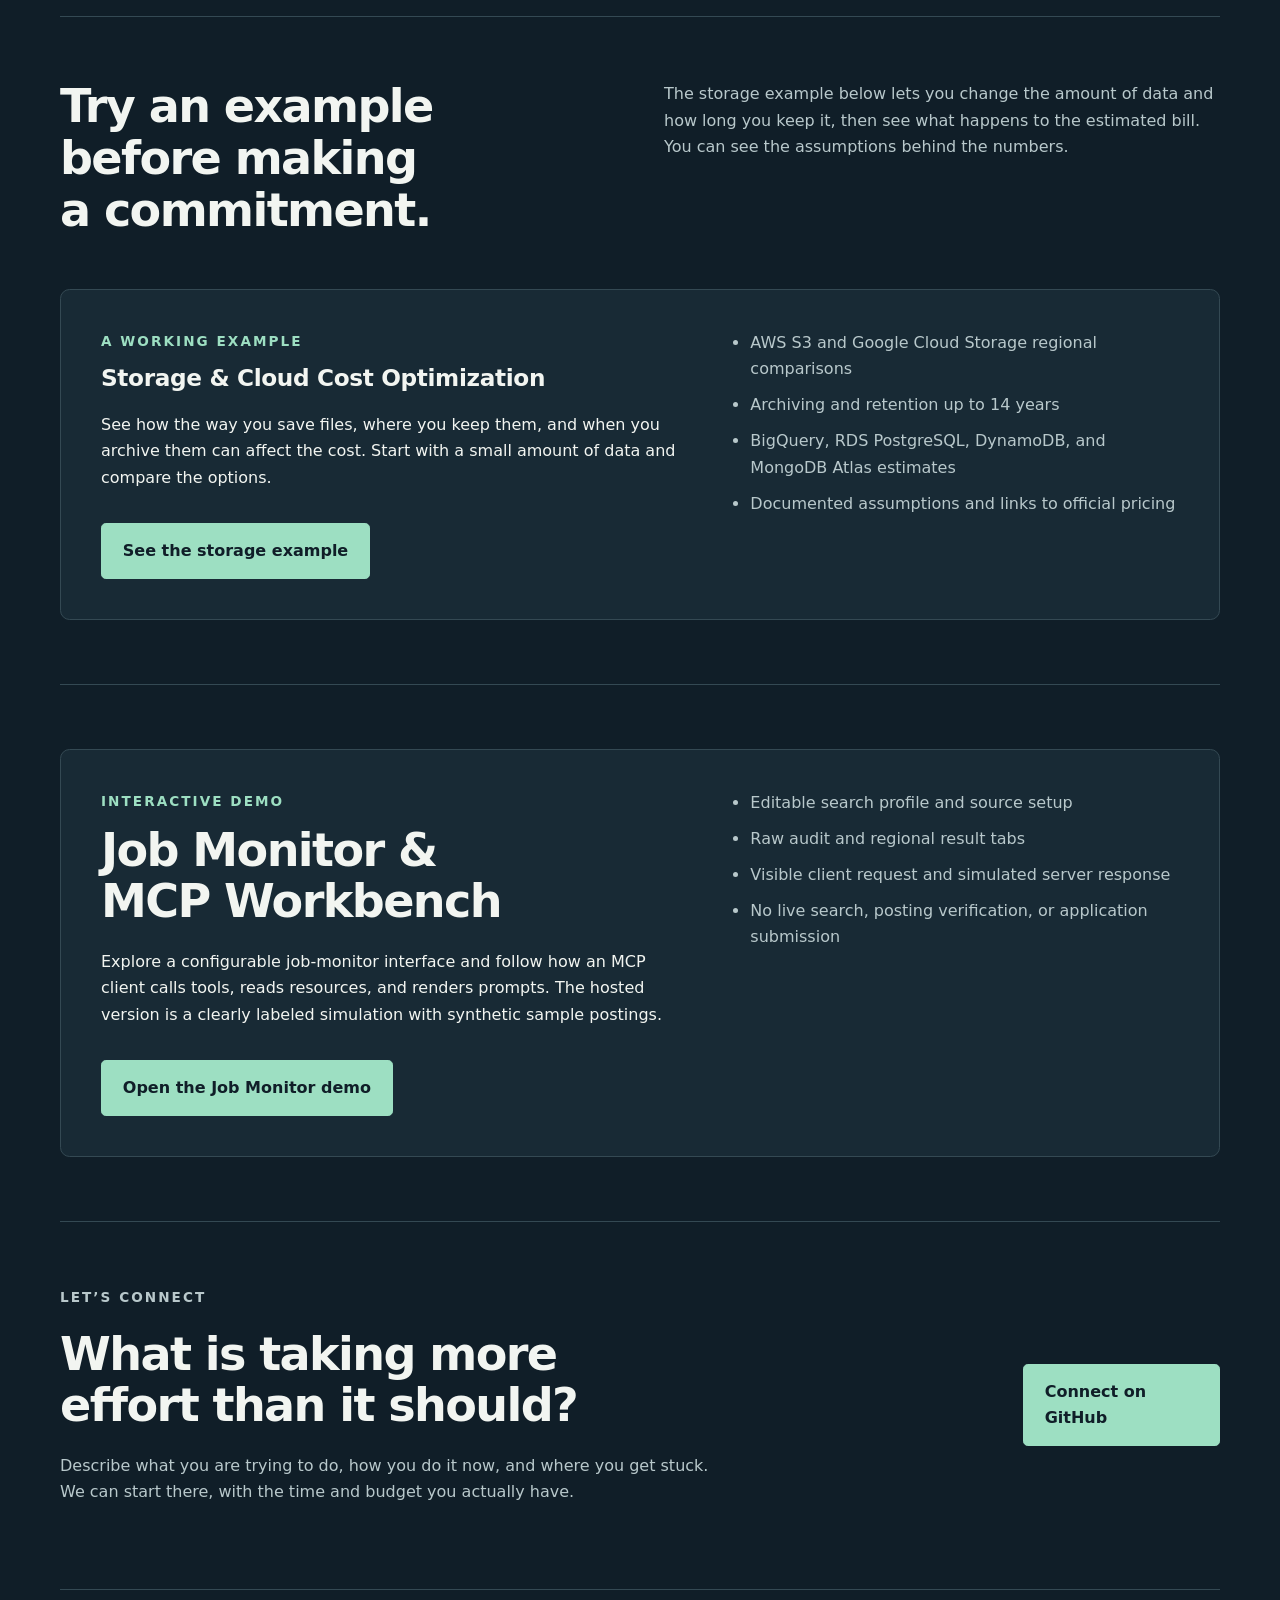
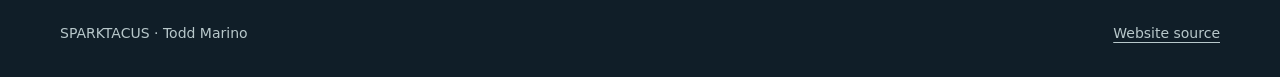
==== commit aae1d29b: "Add About page with SPARKTACUS purpose statement" ====
--- a/index.html
+++ b/index.html
@@ -10,7 +10,7 @@
 <body>
 <a class="skip" href="#main">Skip to content</a>
 <div class="wrap">
-<header class="header"><a class="brand" href="/">SPARKTACUS<span>!</span></a><nav aria-label="Main navigation"><a href="/" aria-current="page">Home</a><a href="/storage-consulting/">Storage & Cloud Optimization</a><a href="/job-monitor/">Job Monitor</a><a href="/#contact">Connect</a></nav></header>
+<header class="header"><a class="brand" href="/">SPARKTACUS<span>!</span></a><nav aria-label="Main navigation"><a href="/" aria-current="page">Home</a><a href="/storage-consulting/">Storage & Cloud Optimization</a><a href="/job-monitor/">Job Monitor</a><a href="/about/">About</a><a href="/#contact">Connect</a></nav></header>
 <main id="main">
 <section class="hero">
 <div><p class="eyebrow">Todd Marino · Practical technical help</p><h1>Good tools and cost savings are within reach for everyone.</h1><p class="hero-subtitle">For all organization types.</p><p class="lead">You may have a collection of research, a growing archive, or records spread across years of spreadsheets. You can see where the current setup falls short. I help you work out what would improve it, what it would cost, and what is worth doing at your scale.</p><div class="actions"><a class="button" href="/storage-consulting/">Explore storage consulting</a><a class="button secondary" href="https://github.com/marinertt">View my GitHub</a></div></div>
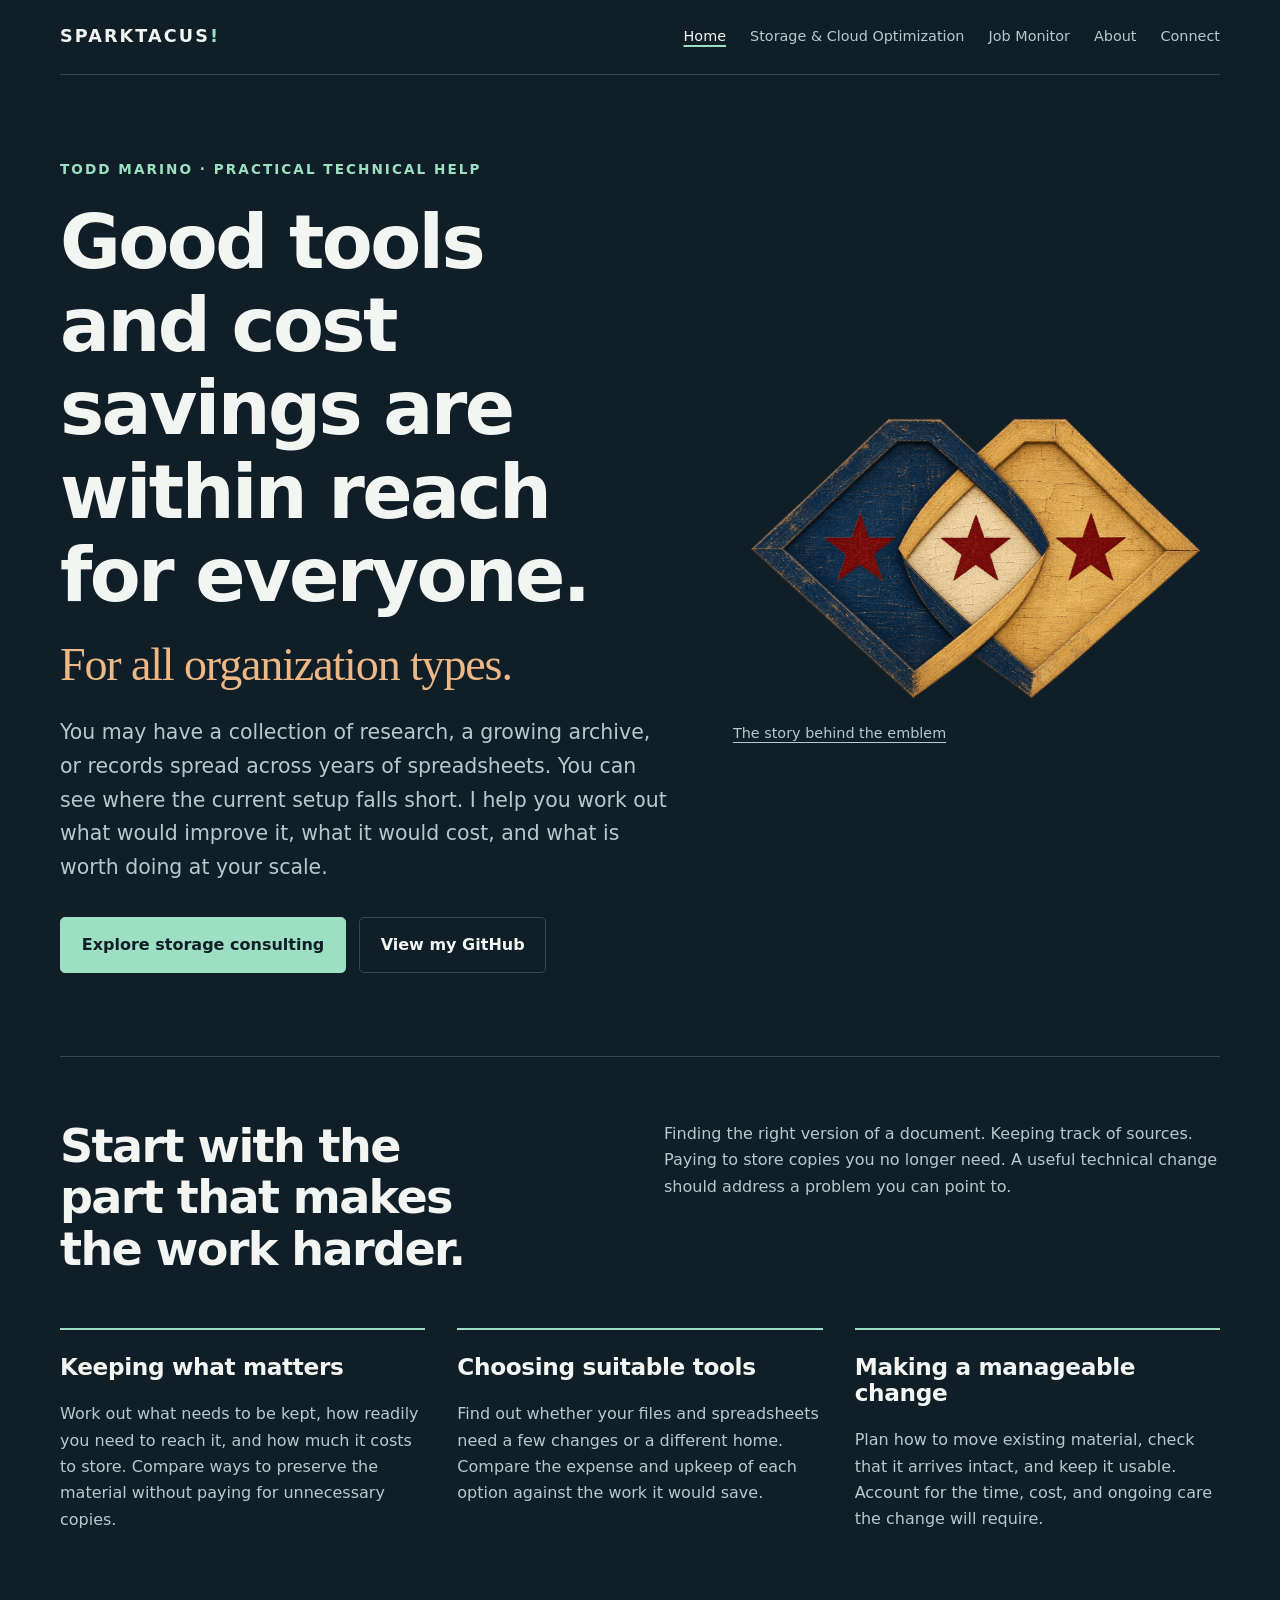
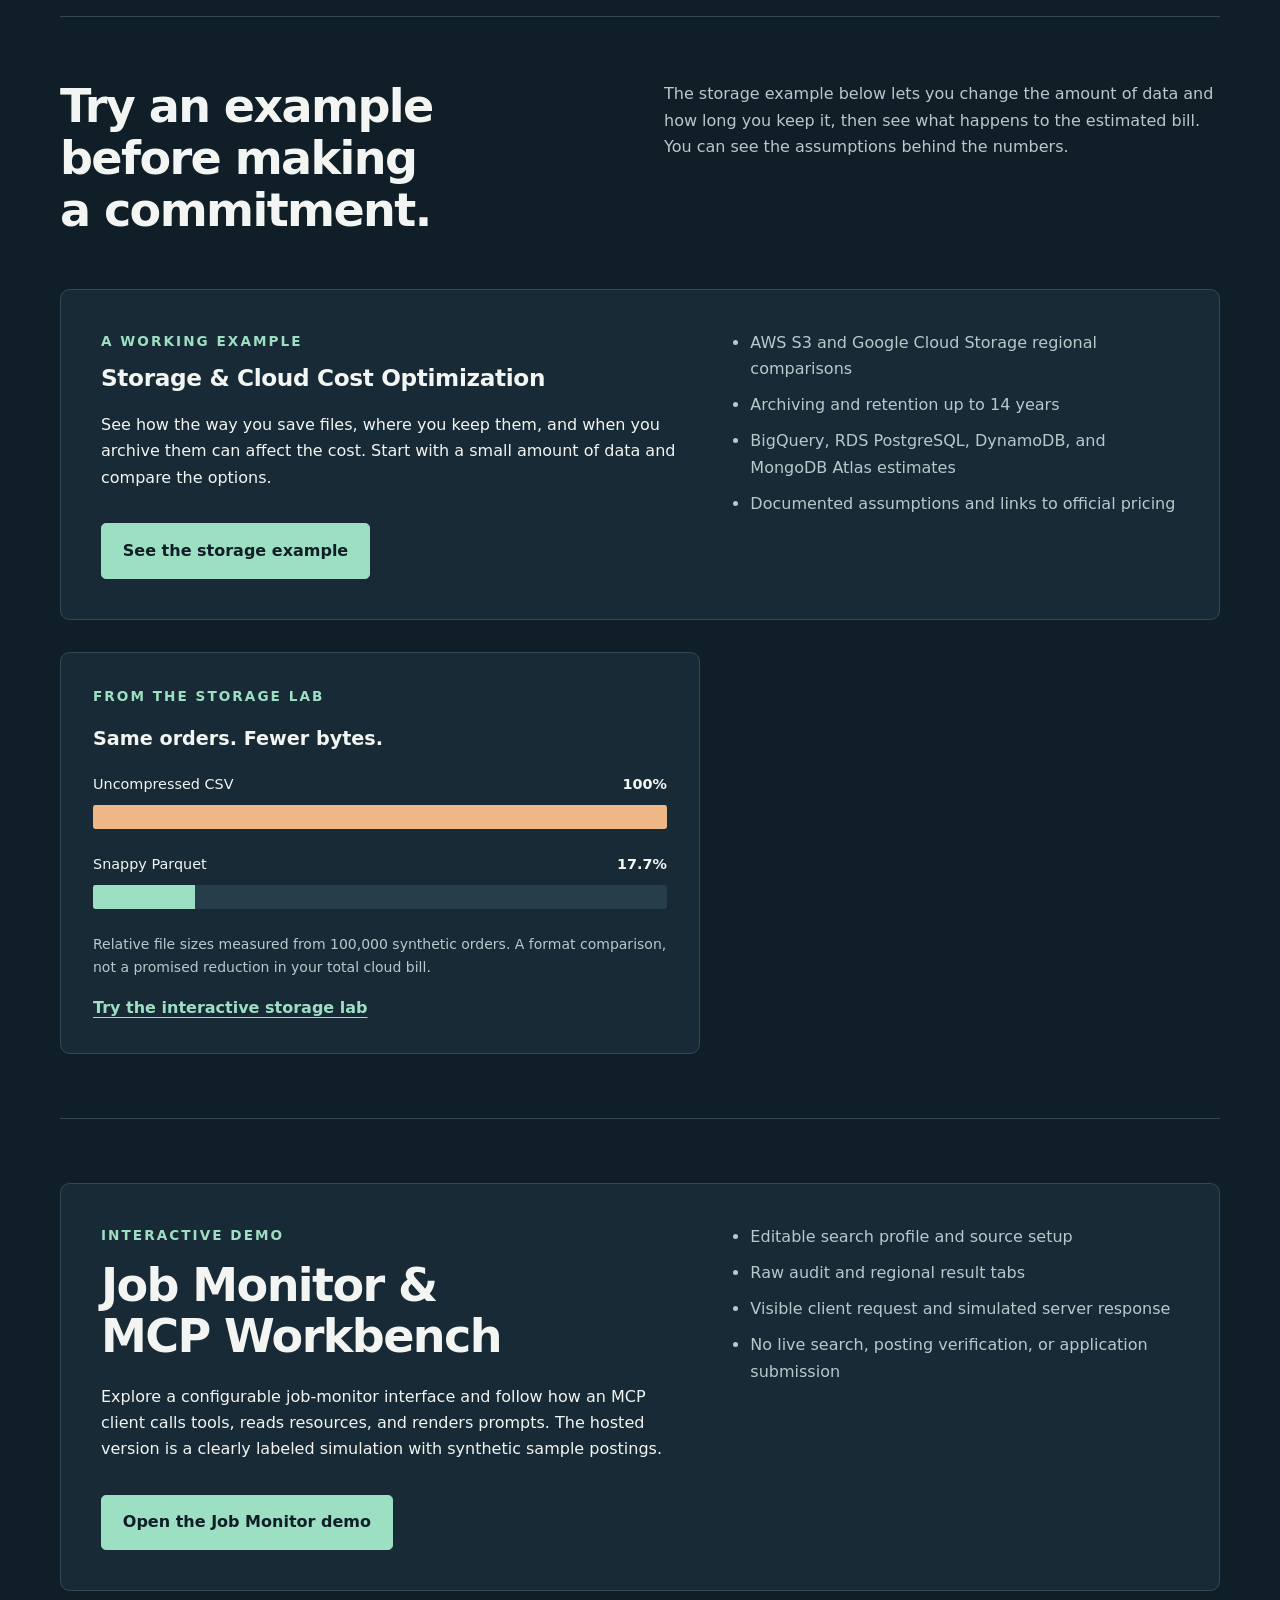
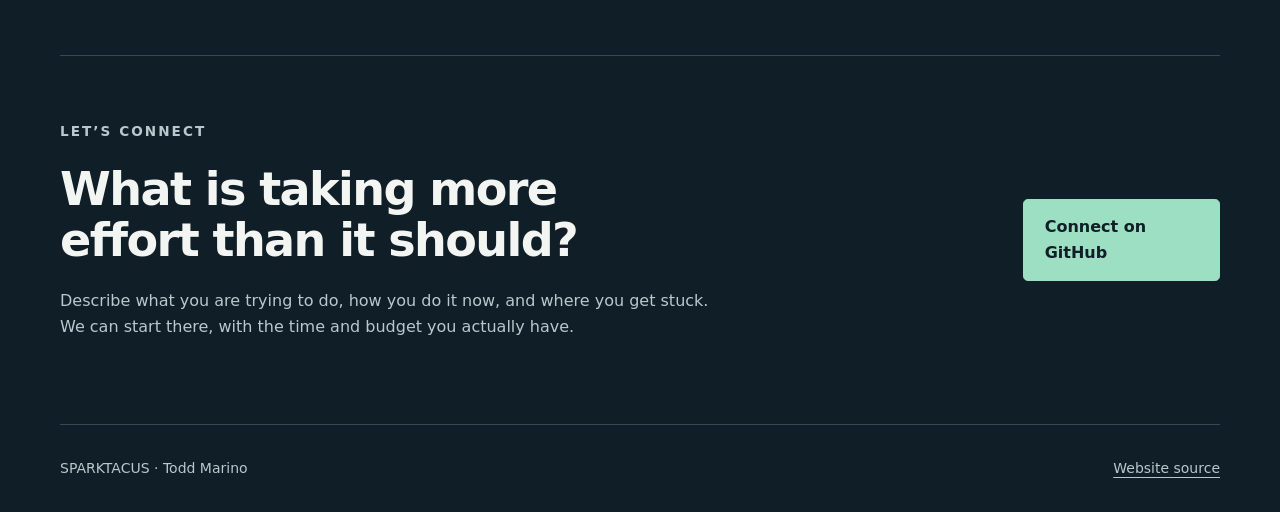
==== commit 853eae13: "Feature company emblem on homepage and move chart to showcase" ====
--- a/index.html
+++ b/index.html
@@ -14,10 +14,10 @@
 <main id="main">
 <section class="hero">
 <div><p class="eyebrow">Todd Marino · Practical technical help</p><h1>Good tools and cost savings are within reach for everyone.</h1><p class="hero-subtitle">For all organization types.</p><p class="lead">You may have a collection of research, a growing archive, or records spread across years of spreadsheets. You can see where the current setup falls short. I help you work out what would improve it, what it would cost, and what is worth doing at your scale.</p><div class="actions"><a class="button" href="/storage-consulting/">Explore storage consulting</a><a class="button secondary" href="https://github.com/marinertt">View my GitHub</a></div></div>
-<aside class="data-visual" aria-labelledby="sample-title"><p class="eyebrow">From the storage lab</p><h2 id="sample-title">Same orders. Fewer bytes.</h2><div class="bar-label"><span>Uncompressed CSV</span><strong>100%</strong></div><div class="bar-track"><div class="bar" style="width:100%"></div></div><div class="bar-label"><span>Snappy Parquet</span><strong>17.7%</strong></div><div class="bar-track"><div class="bar compact"></div></div><p class="caption">Relative file sizes measured from 100,000 synthetic orders. A format comparison, not a promised reduction in your total cloud bill.</p><p style="margin:1rem 0 0"><a class="text-link" href="/storage-consulting/calculator/">Try the interactive storage lab</a></p></aside>
+<figure class="home-emblem"><a href="/about/" aria-label="Read the story behind the SPARKTACUS emblem"><img src="/assets/sparktacus-emblem.png" width="1536" height="1024" alt="SPARKTACUS emblem: interwoven navy and buff diamond-shaped shields with three red stars." fetchpriority="high"></a><figcaption><a href="/about/">The story behind the emblem</a></figcaption></figure>
 </section>
 <section class="section" aria-labelledby="services-title"><div class="section-heading"><h2 id="services-title">Start with the part that makes the work harder.</h2><p>Finding the right version of a document. Keeping track of sources. Paying to store copies you no longer need. A useful technical change should address a problem you can point to.</p></div><div class="services"><article class="service"><h3>Keeping what matters</h3><p>Work out what needs to be kept, how readily you need to reach it, and how much it costs to store. Compare ways to preserve the material without paying for unnecessary copies.</p></article><article class="service"><h3>Choosing suitable tools</h3><p>Find out whether your files and spreadsheets need a few changes or a different home. Compare the expense and upkeep of each option against the work it would save.</p></article><article class="service"><h3>Making a manageable change</h3><p>Plan how to move existing material, check that it arrives intact, and keep it usable. Account for the time, cost, and ongoing care the change will require.</p></article></div></section>
-<section class="section" aria-labelledby="showcase-title"><div class="section-heading"><h2 id="showcase-title">Try an example before making a commitment.</h2><p>The storage example below lets you change the amount of data and how long you keep it, then see what happens to the estimated bill. You can see the assumptions behind the numbers.</p></div><article class="feature"><div><p class="eyebrow">A working example</p><h3>Storage & Cloud Cost Optimization</h3><p>See how the way you save files, where you keep them, and when you archive them can affect the cost. Start with a small amount of data and compare the options.</p><div class="actions"><a class="button" href="/storage-consulting/">See the storage example</a></div></div><ul><li>AWS S3 and Google Cloud Storage regional comparisons</li><li>Archiving and retention up to 14 years</li><li>BigQuery, RDS PostgreSQL, DynamoDB, and MongoDB Atlas estimates</li><li>Documented assumptions and links to official pricing</li></ul></article></section>
+<section class="section" aria-labelledby="showcase-title"><div class="section-heading"><h2 id="showcase-title">Try an example before making a commitment.</h2><p>The storage example below lets you change the amount of data and how long you keep it, then see what happens to the estimated bill. You can see the assumptions behind the numbers.</p></div><article class="feature"><div><p class="eyebrow">A working example</p><h3>Storage & Cloud Cost Optimization</h3><p>See how the way you save files, where you keep them, and when you archive them can affect the cost. Start with a small amount of data and compare the options.</p><div class="actions"><a class="button" href="/storage-consulting/">See the storage example</a></div></div><ul><li>AWS S3 and Google Cloud Storage regional comparisons</li><li>Archiving and retention up to 14 years</li><li>BigQuery, RDS PostgreSQL, DynamoDB, and MongoDB Atlas estimates</li><li>Documented assumptions and links to official pricing</li></ul></article><aside class="data-visual" aria-labelledby="sample-title"><p class="eyebrow">From the storage lab</p><h2 id="sample-title">Same orders. Fewer bytes.</h2><div class="bar-label"><span>Uncompressed CSV</span><strong>100%</strong></div><div class="bar-track"><div class="bar" style="width:100%"></div></div><div class="bar-label"><span>Snappy Parquet</span><strong>17.7%</strong></div><div class="bar-track"><div class="bar compact"></div></div><p class="caption">Relative file sizes measured from 100,000 synthetic orders. A format comparison, not a promised reduction in your total cloud bill.</p><p style="margin:1rem 0 0"><a class="text-link" href="/storage-consulting/calculator/">Try the interactive storage lab</a></p></aside></section>
 <section class="section" aria-labelledby="job-monitor-title"><article class="feature"><div><p class="eyebrow">Interactive demo</p><h2 id="job-monitor-title">Job Monitor &amp; MCP Workbench</h2><p>Explore a configurable job-monitor interface and follow how an MCP client calls tools, reads resources, and renders prompts. The hosted version is a clearly labeled simulation with synthetic sample postings.</p><div class="actions"><a class="button" href="/job-monitor/">Open the Job Monitor demo</a></div></div><ul><li>Editable search profile and source setup</li><li>Raw audit and regional result tabs</li><li>Visible client request and simulated server response</li><li>No live search, posting verification, or application submission</li></ul></article></section>
 <section class="section contact" id="contact"><div><p class="eyebrow">Let’s connect</p><h2>What is taking more effort than it should?</h2><p>Describe what you are trying to do, how you do it now, and where you get stuck. We can start there, with the time and budget you actually have.</p></div><a class="button" href="https://github.com/marinertt">Connect on GitHub</a></section>
 </main><footer class="footer"><span>SPARKTACUS · Todd Marino</span><a href="https://github.com/marinertt/marinertt.github.io">Website source</a></footer>
--- a/assets/site.css
+++ b/assets/site.css
@@ -2,3 +2,7 @@
 *{box-sizing:border-box}html{scroll-behavior:smooth;scroll-padding-top:2rem}body{margin:0;background:var(--bg);color:var(--ink);font:1rem/1.65 system-ui,-apple-system,BlinkMacSystemFont,"Segoe UI",sans-serif}a{color:inherit;text-underline-offset:.25em}a:hover{color:var(--accent)}a:focus-visible{outline:3px solid var(--warm);outline-offset:5px}.skip{position:absolute;inset-inline-start:1rem;top:-5rem;z-index:5;background:var(--ink);color:var(--bg);padding:.7rem}.skip:focus{top:1rem}.wrap{width:min(1160px,calc(100% - 3rem));margin-inline:auto}.header{display:flex;align-items:center;justify-content:space-between;gap:2rem;padding:1.4rem 0;border-bottom:1px solid var(--line)}.brand{text-decoration:none;font-weight:850;letter-spacing:.12em;font-size:1.1rem}.brand span{color:var(--accent)}nav{display:flex;flex-wrap:wrap;gap:.7rem 1.5rem;font-size:.9rem}nav a{text-decoration:none;color:var(--muted)}nav a[aria-current=page]{color:var(--ink);text-decoration:underline;text-decoration-color:var(--accent);text-decoration-thickness:2px}.eyebrow{font-size:.85rem;text-transform:uppercase;letter-spacing:.15em;color:var(--accent);font-weight:700;margin:0 0 1.3rem}h1,h2,h3{line-height:1.12;font-weight:550;letter-spacing:-.035em;margin:0 0 1.3rem}h1{font-size:clamp(2.6rem,5.8vw,4.7rem);text-wrap:balance}h2{font-size:clamp(2rem,3.6vw,3.2rem);text-wrap:balance}h3{font-size:1.45rem;letter-spacing:-.015em}p{margin:0 0 1.2rem}.lead{font-size:clamp(1.1rem,1.6vw,1.3rem);color:var(--muted);max-width:42rem}.hero{padding:5.2rem 0;display:grid;grid-template-columns:1.25fr 1fr;align-items:center;gap:4rem}.hero.single{grid-template-columns:1fr;max-width:900px;gap:0}.hero h1 em{font-family:Georgia,serif;color:var(--warm);font-weight:400}.actions{display:flex;flex-wrap:wrap;gap:.8rem;margin-top:2rem}.button{display:inline-flex;justify-content:center;align-items:center;padding:.85rem 1.3rem;border:1px solid var(--accent);border-radius:.3rem;color:var(--bg);background:var(--accent);text-decoration:none;font-weight:700}.button:hover{background:#c2f1dd;color:var(--bg)}.button.secondary{background:transparent;border-color:var(--line);color:var(--ink)}.button.secondary:hover{border-color:var(--accent);color:var(--accent)}.data-visual{padding:2rem;background:var(--surface);border:1px solid var(--line);border-radius:.6rem}.data-visual h2{font-size:1.2rem;letter-spacing:0}.bar-label{display:flex;justify-content:space-between;gap:1rem;margin-top:1.5rem;font-size:.9rem}.bar-track{height:1.5rem;background:#263e49;margin-top:.5rem;border-radius:.15rem;overflow:hidden}.bar{height:100%;background:var(--warm)}.bar.compact{width:17.7%;background:var(--accent)}.caption{margin-top:1.5rem;margin-bottom:0;color:var(--muted);font-size:.875rem}.section{padding:4rem 0;border-top:1px solid var(--line)}.section-heading{display:grid;grid-template-columns:1fr 1fr;gap:3rem;margin-bottom:2rem}.section-heading p{color:var(--muted)}.services{display:grid;grid-template-columns:repeat(3,minmax(0,1fr));gap:2rem}.service{padding-top:1.5rem;border-top:2px solid var(--accent)}.service p{color:var(--muted)}.feature{display:grid;grid-template-columns:1.3fr 1fr;gap:3rem;background:var(--surface);padding:2.5rem;border:1px solid var(--line);border-radius:.6rem}.feature ul{color:var(--muted);padding-inline-start:1.2rem;margin:0}.feature li+li{margin-top:.6rem}.feature .eyebrow{margin-bottom:.8rem}.process{display:grid;grid-template-columns:repeat(3,minmax(0,1fr));gap:2rem}.process article{border-inline-start:1px solid var(--line);padding-inline-start:1.5rem}.process p{color:var(--muted)}.contact{display:flex;align-items:center;justify-content:space-between;gap:2rem}.contact p{color:var(--muted);max-width:42rem}.footer{padding:2rem 0;border-top:1px solid var(--line);display:flex;justify-content:space-between;flex-wrap:wrap;gap:1rem;color:var(--muted);font-size:.875rem}.note{color:var(--muted);font-size:.9rem}.text-link{font-weight:700;color:var(--accent)}@media(max-width:850px){.header{align-items:flex-start;flex-direction:column;gap:1rem}.hero{grid-template-columns:1fr;gap:2.5rem;padding:3.5rem 0}.data-visual{max-width:40rem}.section-heading,.feature{grid-template-columns:1fr;gap:1.5rem}.services,.process{grid-template-columns:1fr;gap:1.5rem}.contact{align-items:flex-start;flex-direction:column}.section{padding:3rem 0}}@media(max-width:480px){.wrap{width:calc(100% - 2rem)}.feature,.data-visual{padding:1.5rem}.actions{flex-direction:column}.actions .button{width:100%}nav{gap:.6rem 1rem}}@media(prefers-reduced-motion:reduce){html{scroll-behavior:auto}}
 
 .hero-subtitle{font:400 clamp(1.8rem,3.6vw,3.2rem)/1.18 Georgia,serif;letter-spacing:-.025em;color:var(--warm);margin:0 0 1.5rem;text-wrap:balance}
+
+.about-emblem{margin-top:2rem}.emblem-figure{margin:1.5rem 0 2rem}.emblem-figure img{display:block;width:100%;height:auto;border-radius:.6rem}.about-emblem p{max-width:70ch}
+
+.home-emblem{margin:0;min-width:0}.home-emblem img{display:block;width:100%;height:auto;border-radius:.6rem}.home-emblem figcaption{margin-top:.8rem;font-size:.9rem;color:var(--muted)}.feature+.data-visual{margin-top:2rem;max-width:40rem}
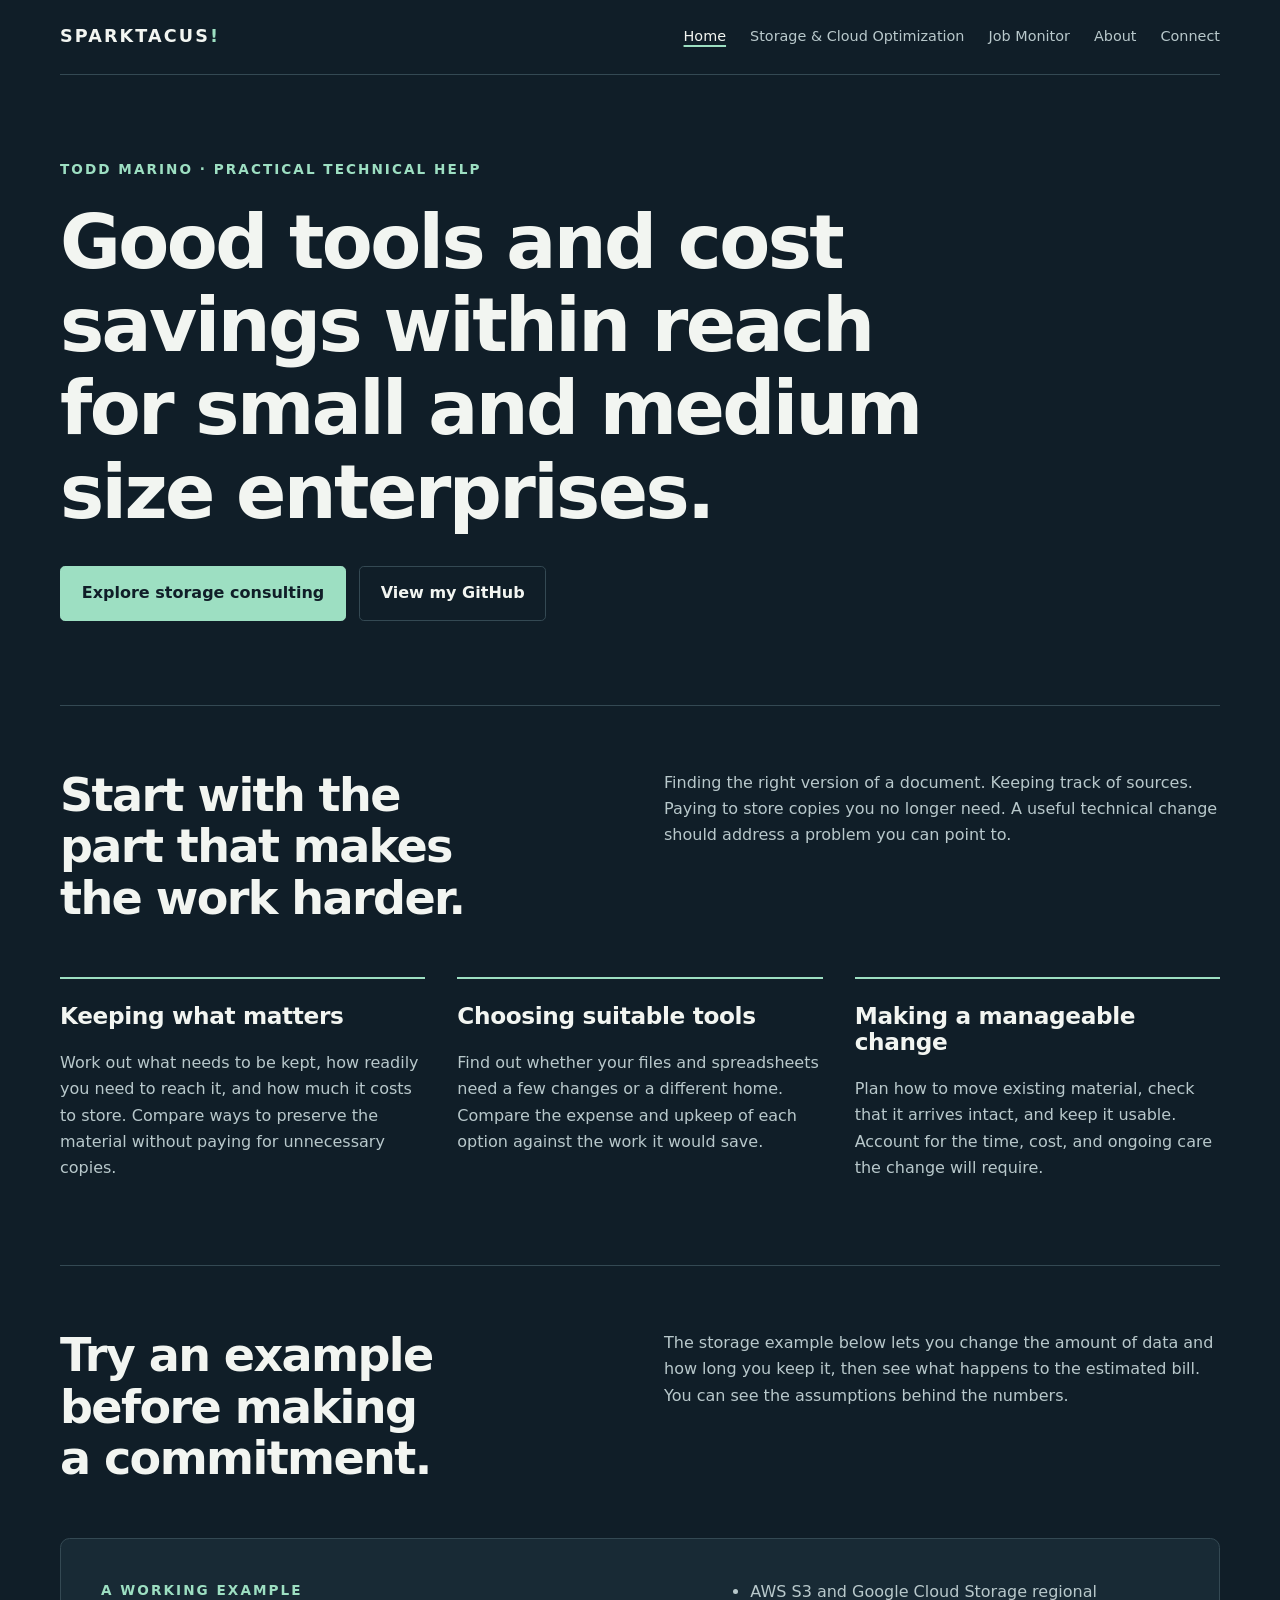
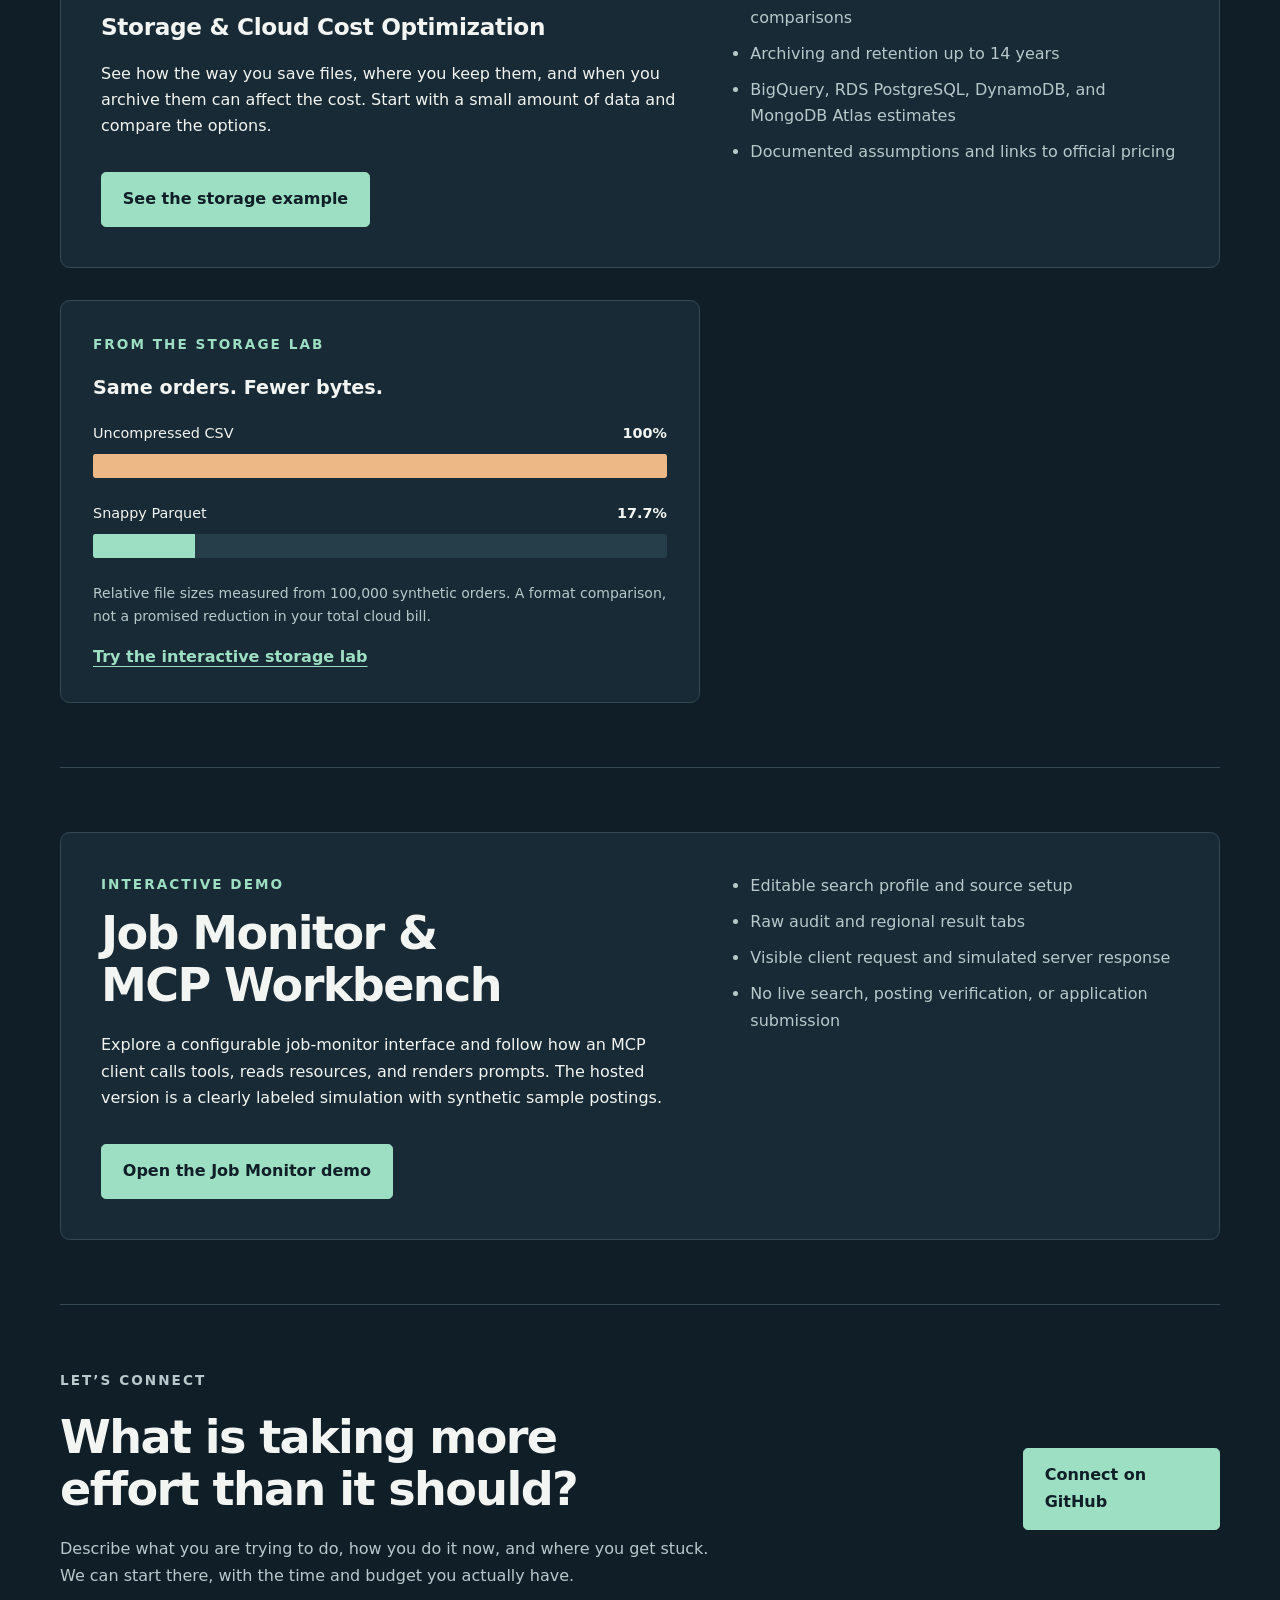
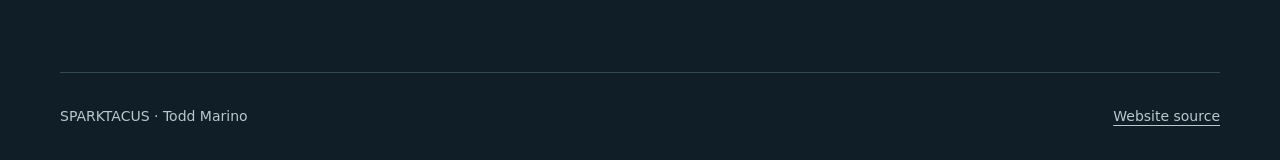
==== commit c6f456de: "Remove emblem content and update Pages demo Co-authored-by: Copilot <223556219+Copilot@users.noreply" ====
--- a/index.html
+++ b/index.html
@@ -12,9 +12,9 @@
 <div class="wrap">
 <header class="header"><a class="brand" href="/">SPARKTACUS<span>!</span></a><nav aria-label="Main navigation"><a href="/" aria-current="page">Home</a><a href="/storage-consulting/">Storage & Cloud Optimization</a><a href="/job-monitor/">Job Monitor</a><a href="/about/">About</a><a href="/#contact">Connect</a></nav></header>
 <main id="main">
-<section class="hero">
-<div><p class="eyebrow">Todd Marino · Practical technical help</p><h1>Good tools and cost savings are within reach for everyone.</h1><p class="hero-subtitle">For all organization types.</p><p class="lead">You may have a collection of research, a growing archive, or records spread across years of spreadsheets. You can see where the current setup falls short. I help you work out what would improve it, what it would cost, and what is worth doing at your scale.</p><div class="actions"><a class="button" href="/storage-consulting/">Explore storage consulting</a><a class="button secondary" href="https://github.com/marinertt">View my GitHub</a></div></div>
-<figure class="home-emblem"><a href="/about/" aria-label="Read the story behind the SPARKTACUS emblem"><img src="/assets/sparktacus-emblem.png" width="1536" height="1024" alt="SPARKTACUS emblem: interwoven navy and buff diamond-shaped shields with three red stars." fetchpriority="high"></a><figcaption><a href="/about/">The story behind the emblem</a></figcaption></figure>
+<section class="hero single">
+<div><p class="eyebrow">Todd Marino · Practical technical help</p><h1>Good tools and cost savings within reach for small and medium size enterprises. </h1>
+    <div class="actions"><a class="button" href="/storage-consulting/">Explore storage consulting</a><a class="button secondary" href="https://github.com/marinertt">View my GitHub</a></div></div>
 </section>
 <section class="section" aria-labelledby="services-title"><div class="section-heading"><h2 id="services-title">Start with the part that makes the work harder.</h2><p>Finding the right version of a document. Keeping track of sources. Paying to store copies you no longer need. A useful technical change should address a problem you can point to.</p></div><div class="services"><article class="service"><h3>Keeping what matters</h3><p>Work out what needs to be kept, how readily you need to reach it, and how much it costs to store. Compare ways to preserve the material without paying for unnecessary copies.</p></article><article class="service"><h3>Choosing suitable tools</h3><p>Find out whether your files and spreadsheets need a few changes or a different home. Compare the expense and upkeep of each option against the work it would save.</p></article><article class="service"><h3>Making a manageable change</h3><p>Plan how to move existing material, check that it arrives intact, and keep it usable. Account for the time, cost, and ongoing care the change will require.</p></article></div></section>
 <section class="section" aria-labelledby="showcase-title"><div class="section-heading"><h2 id="showcase-title">Try an example before making a commitment.</h2><p>The storage example below lets you change the amount of data and how long you keep it, then see what happens to the estimated bill. You can see the assumptions behind the numbers.</p></div><article class="feature"><div><p class="eyebrow">A working example</p><h3>Storage & Cloud Cost Optimization</h3><p>See how the way you save files, where you keep them, and when you archive them can affect the cost. Start with a small amount of data and compare the options.</p><div class="actions"><a class="button" href="/storage-consulting/">See the storage example</a></div></div><ul><li>AWS S3 and Google Cloud Storage regional comparisons</li><li>Archiving and retention up to 14 years</li><li>BigQuery, RDS PostgreSQL, DynamoDB, and MongoDB Atlas estimates</li><li>Documented assumptions and links to official pricing</li></ul></article><aside class="data-visual" aria-labelledby="sample-title"><p class="eyebrow">From the storage lab</p><h2 id="sample-title">Same orders. Fewer bytes.</h2><div class="bar-label"><span>Uncompressed CSV</span><strong>100%</strong></div><div class="bar-track"><div class="bar" style="width:100%"></div></div><div class="bar-label"><span>Snappy Parquet</span><strong>17.7%</strong></div><div class="bar-track"><div class="bar compact"></div></div><p class="caption">Relative file sizes measured from 100,000 synthetic orders. A format comparison, not a promised reduction in your total cloud bill.</p><p style="margin:1rem 0 0"><a class="text-link" href="/storage-consulting/calculator/">Try the interactive storage lab</a></p></aside></section>
--- a/assets/site.css
+++ b/assets/site.css
@@ -3,6 +3,4 @@
 
 .hero-subtitle{font:400 clamp(1.8rem,3.6vw,3.2rem)/1.18 Georgia,serif;letter-spacing:-.025em;color:var(--warm);margin:0 0 1.5rem;text-wrap:balance}
 
-.about-emblem{margin-top:2rem}.emblem-figure{margin:1.5rem 0 2rem}.emblem-figure img{display:block;width:100%;height:auto;border-radius:.6rem}.about-emblem p{max-width:70ch}
-
-.home-emblem{margin:0;min-width:0}.home-emblem img{display:block;width:100%;height:auto;border-radius:.6rem}.home-emblem figcaption{margin-top:.8rem;font-size:.9rem;color:var(--muted)}.feature+.data-visual{margin-top:2rem;max-width:40rem}
+.feature+.data-visual{margin-top:2rem;max-width:40rem}
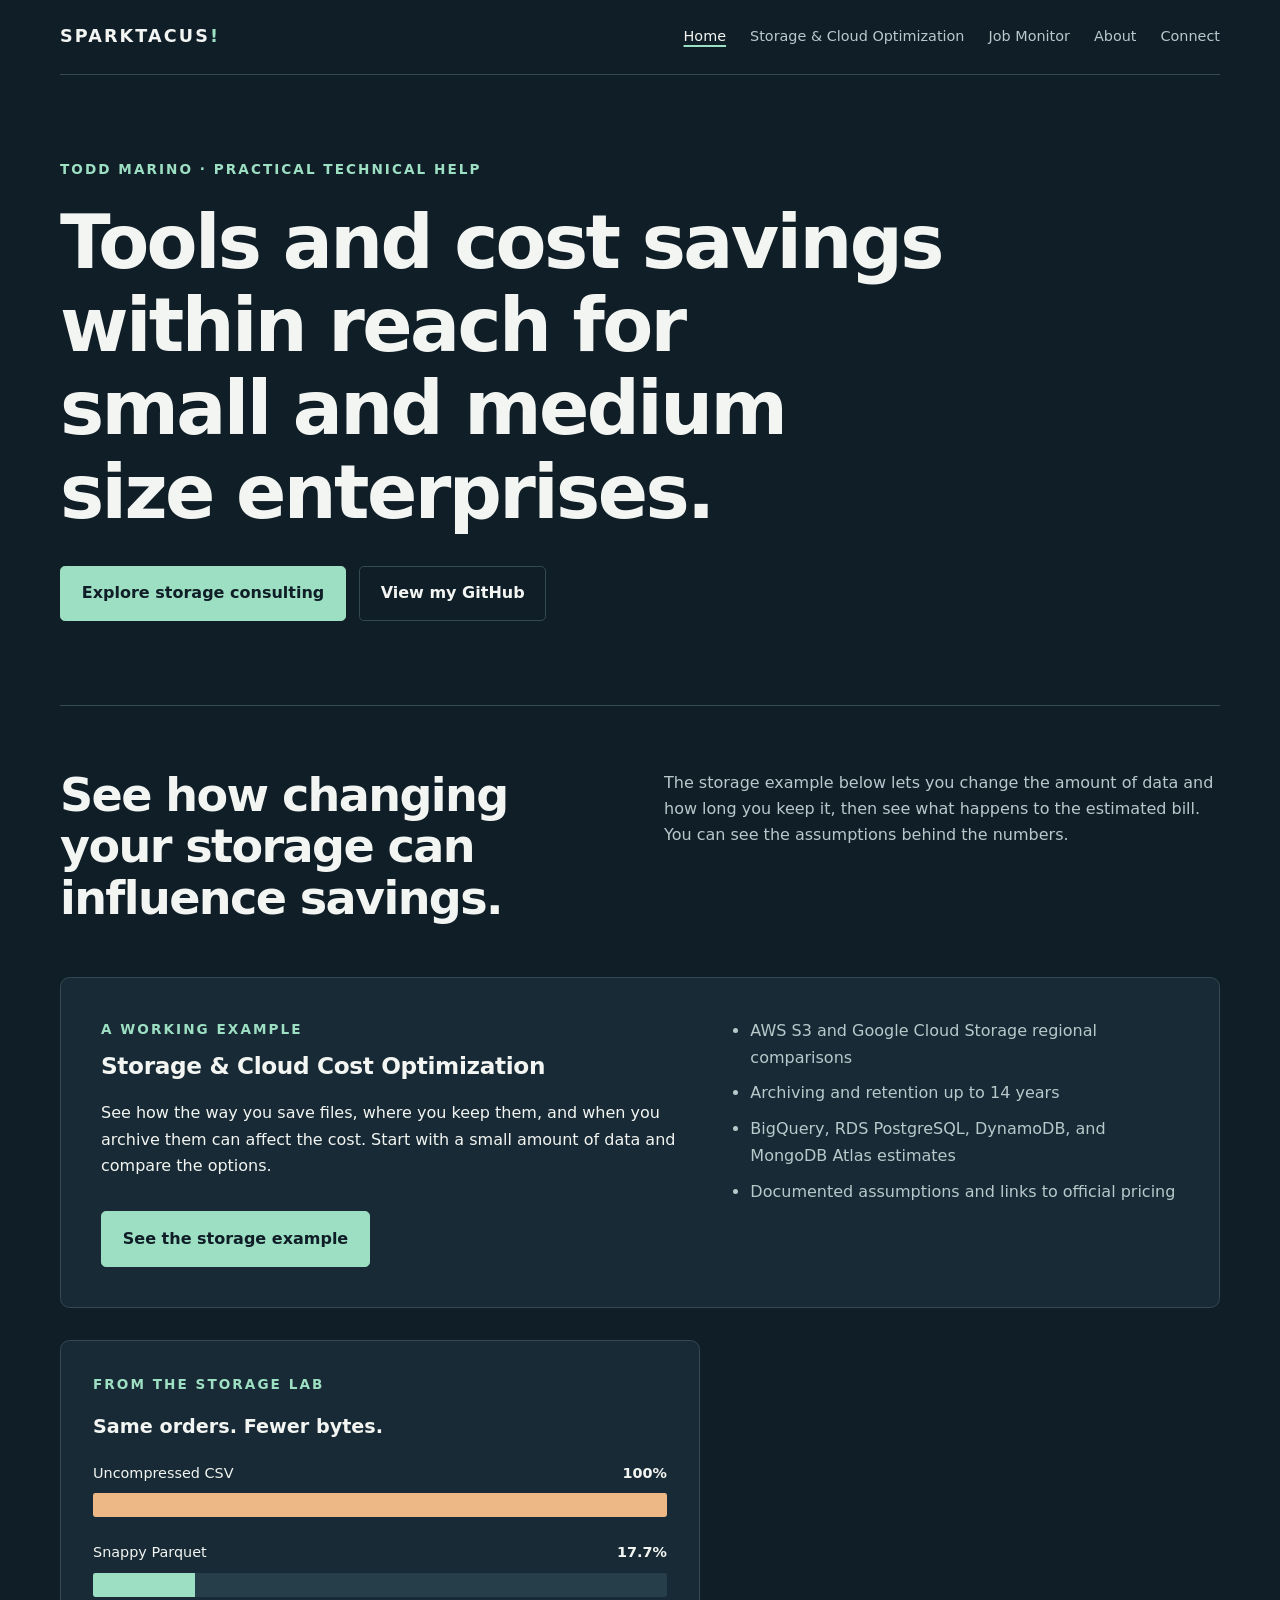
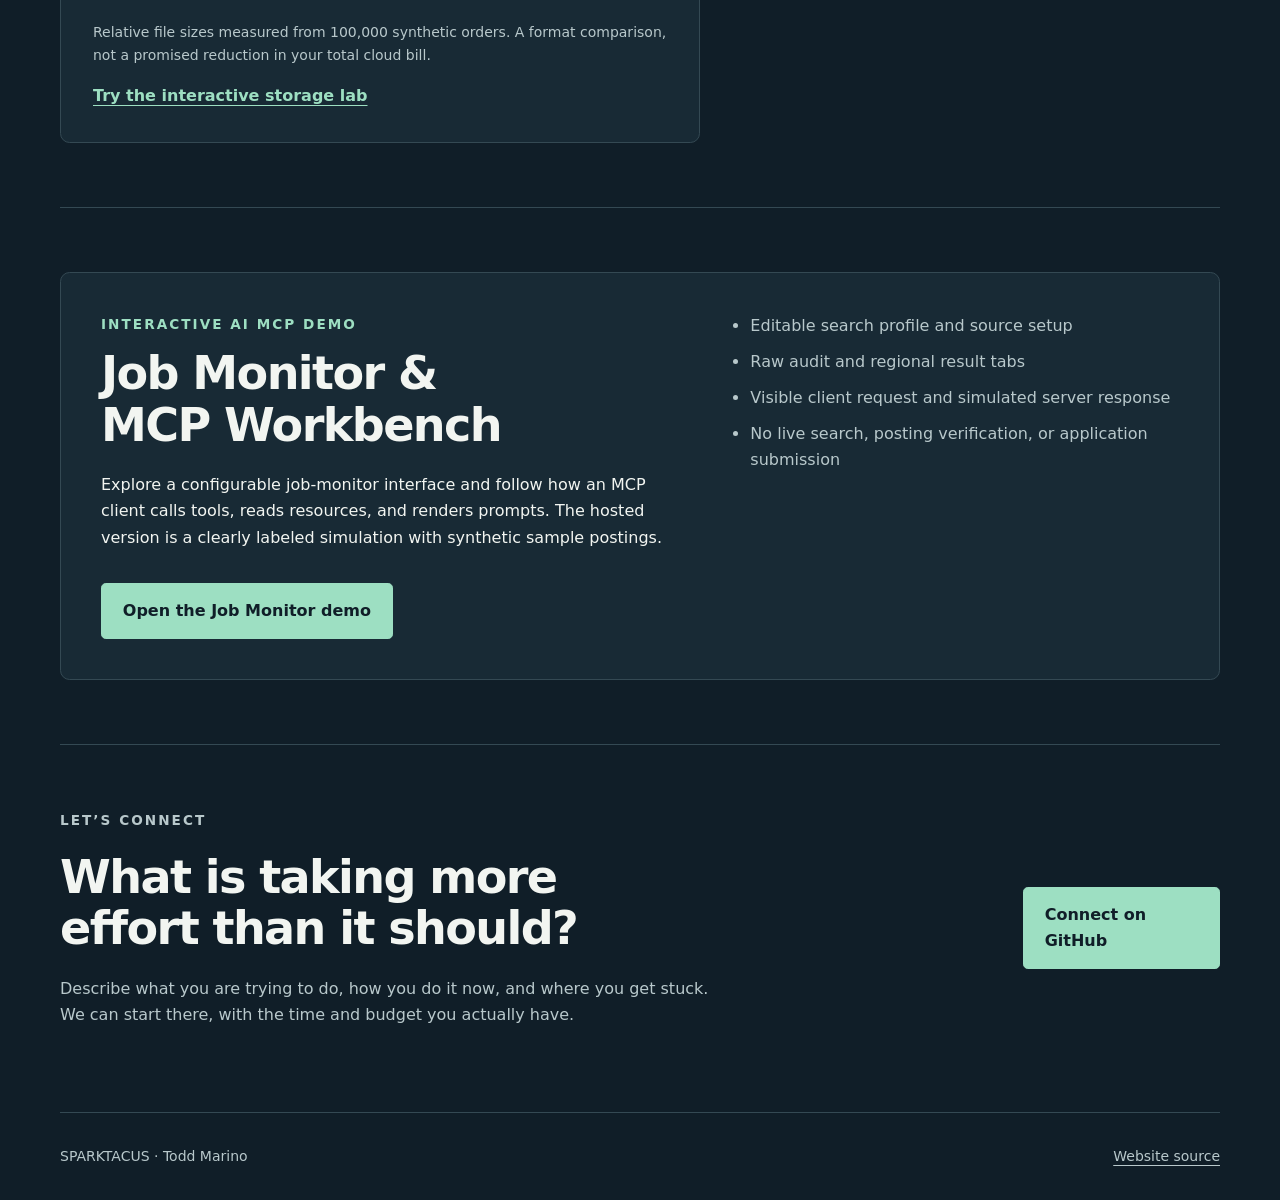
==== commit 0fc36c10: "Update hero section heading for clarity" ====
--- a/index.html
+++ b/index.html
@@ -13,12 +13,11 @@
 <header class="header"><a class="brand" href="/">SPARKTACUS<span>!</span></a><nav aria-label="Main navigation"><a href="/" aria-current="page">Home</a><a href="/storage-consulting/">Storage & Cloud Optimization</a><a href="/job-monitor/">Job Monitor</a><a href="/about/">About</a><a href="/#contact">Connect</a></nav></header>
 <main id="main">
 <section class="hero single">
-<div><p class="eyebrow">Todd Marino · Practical technical help</p><h1>Good tools and cost savings within reach for small and medium size enterprises. </h1>
+<div><p class="eyebrow">Todd Marino · Practical technical help</p><h1>Tools and cost savings within reach for small and medium size enterprises. </h1>
     <div class="actions"><a class="button" href="/storage-consulting/">Explore storage consulting</a><a class="button secondary" href="https://github.com/marinertt">View my GitHub</a></div></div>
 </section>
-<section class="section" aria-labelledby="services-title"><div class="section-heading"><h2 id="services-title">Start with the part that makes the work harder.</h2><p>Finding the right version of a document. Keeping track of sources. Paying to store copies you no longer need. A useful technical change should address a problem you can point to.</p></div><div class="services"><article class="service"><h3>Keeping what matters</h3><p>Work out what needs to be kept, how readily you need to reach it, and how much it costs to store. Compare ways to preserve the material without paying for unnecessary copies.</p></article><article class="service"><h3>Choosing suitable tools</h3><p>Find out whether your files and spreadsheets need a few changes or a different home. Compare the expense and upkeep of each option against the work it would save.</p></article><article class="service"><h3>Making a manageable change</h3><p>Plan how to move existing material, check that it arrives intact, and keep it usable. Account for the time, cost, and ongoing care the change will require.</p></article></div></section>
-<section class="section" aria-labelledby="showcase-title"><div class="section-heading"><h2 id="showcase-title">Try an example before making a commitment.</h2><p>The storage example below lets you change the amount of data and how long you keep it, then see what happens to the estimated bill. You can see the assumptions behind the numbers.</p></div><article class="feature"><div><p class="eyebrow">A working example</p><h3>Storage & Cloud Cost Optimization</h3><p>See how the way you save files, where you keep them, and when you archive them can affect the cost. Start with a small amount of data and compare the options.</p><div class="actions"><a class="button" href="/storage-consulting/">See the storage example</a></div></div><ul><li>AWS S3 and Google Cloud Storage regional comparisons</li><li>Archiving and retention up to 14 years</li><li>BigQuery, RDS PostgreSQL, DynamoDB, and MongoDB Atlas estimates</li><li>Documented assumptions and links to official pricing</li></ul></article><aside class="data-visual" aria-labelledby="sample-title"><p class="eyebrow">From the storage lab</p><h2 id="sample-title">Same orders. Fewer bytes.</h2><div class="bar-label"><span>Uncompressed CSV</span><strong>100%</strong></div><div class="bar-track"><div class="bar" style="width:100%"></div></div><div class="bar-label"><span>Snappy Parquet</span><strong>17.7%</strong></div><div class="bar-track"><div class="bar compact"></div></div><p class="caption">Relative file sizes measured from 100,000 synthetic orders. A format comparison, not a promised reduction in your total cloud bill.</p><p style="margin:1rem 0 0"><a class="text-link" href="/storage-consulting/calculator/">Try the interactive storage lab</a></p></aside></section>
-<section class="section" aria-labelledby="job-monitor-title"><article class="feature"><div><p class="eyebrow">Interactive demo</p><h2 id="job-monitor-title">Job Monitor &amp; MCP Workbench</h2><p>Explore a configurable job-monitor interface and follow how an MCP client calls tools, reads resources, and renders prompts. The hosted version is a clearly labeled simulation with synthetic sample postings.</p><div class="actions"><a class="button" href="/job-monitor/">Open the Job Monitor demo</a></div></div><ul><li>Editable search profile and source setup</li><li>Raw audit and regional result tabs</li><li>Visible client request and simulated server response</li><li>No live search, posting verification, or application submission</li></ul></article></section>
+<section class="section" aria-labelledby="showcase-title"><div class="section-heading"><h2 id="showcase-title">See how changing your storage can influence savings.</h2><p>The storage example below lets you change the amount of data and how long you keep it, then see what happens to the estimated bill. You can see the assumptions behind the numbers.</p></div><article class="feature"><div><p class="eyebrow">A working example</p><h3>Storage & Cloud Cost Optimization</h3><p>See how the way you save files, where you keep them, and when you archive them can affect the cost. Start with a small amount of data and compare the options.</p><div class="actions"><a class="button" href="/storage-consulting/">See the storage example</a></div></div><ul><li>AWS S3 and Google Cloud Storage regional comparisons</li><li>Archiving and retention up to 14 years</li><li>BigQuery, RDS PostgreSQL, DynamoDB, and MongoDB Atlas estimates</li><li>Documented assumptions and links to official pricing</li></ul></article><aside class="data-visual" aria-labelledby="sample-title"><p class="eyebrow">From the storage lab</p><h2 id="sample-title">Same orders. Fewer bytes.</h2><div class="bar-label"><span>Uncompressed CSV</span><strong>100%</strong></div><div class="bar-track"><div class="bar" style="width:100%"></div></div><div class="bar-label"><span>Snappy Parquet</span><strong>17.7%</strong></div><div class="bar-track"><div class="bar compact"></div></div><p class="caption">Relative file sizes measured from 100,000 synthetic orders. A format comparison, not a promised reduction in your total cloud bill.</p><p style="margin:1rem 0 0"><a class="text-link" href="/storage-consulting/calculator/">Try the interactive storage lab</a></p></aside></section>
+<section class="section" aria-labelledby="job-monitor-title"><article class="feature"><div><p class="eyebrow">Interactive AI MCP demo</p><h2 id="job-monitor-title">Job Monitor &amp; MCP Workbench</h2><p>Explore a configurable job-monitor interface and follow how an MCP client calls tools, reads resources, and renders prompts. The hosted version is a clearly labeled simulation with synthetic sample postings.</p><div class="actions"><a class="button" href="/job-monitor/">Open the Job Monitor demo</a></div></div><ul><li>Editable search profile and source setup</li><li>Raw audit and regional result tabs</li><li>Visible client request and simulated server response</li><li>No live search, posting verification, or application submission</li></ul></article></section>
 <section class="section contact" id="contact"><div><p class="eyebrow">Let’s connect</p><h2>What is taking more effort than it should?</h2><p>Describe what you are trying to do, how you do it now, and where you get stuck. We can start there, with the time and budget you actually have.</p></div><a class="button" href="https://github.com/marinertt">Connect on GitHub</a></section>
 </main><footer class="footer"><span>SPARKTACUS · Todd Marino</span><a href="https://github.com/marinertt/marinertt.github.io">Website source</a></footer>
 </div>
